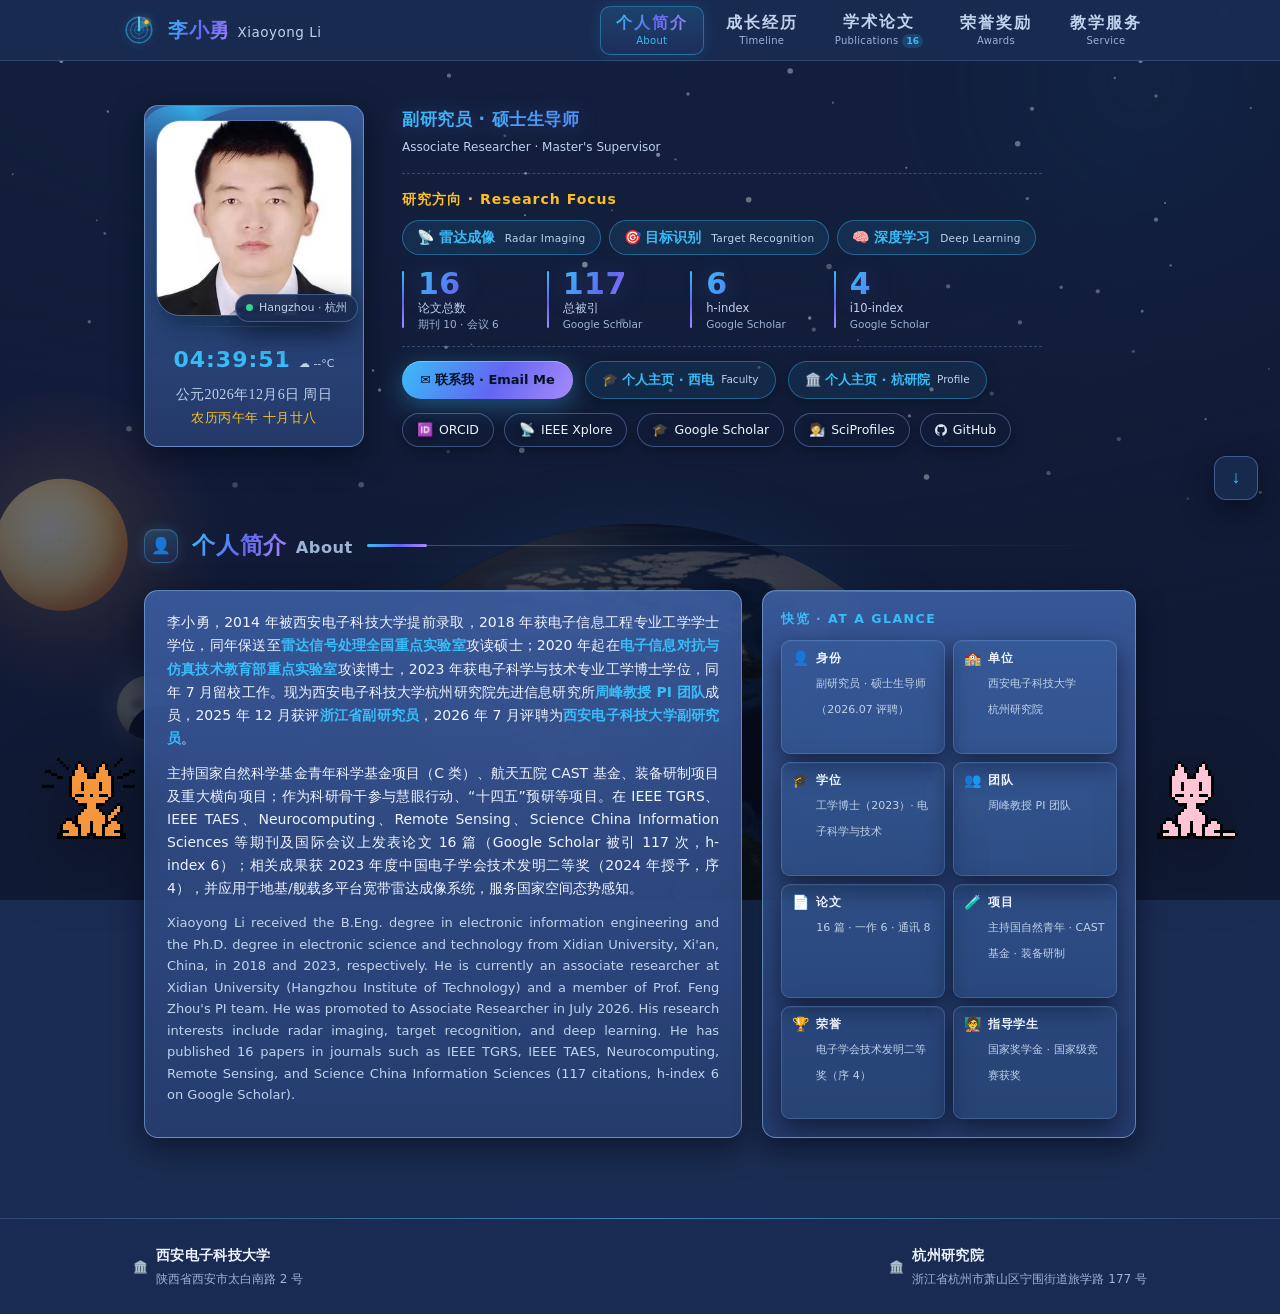
==== index.html @ acfacbc8 "背景星空增加流星：周期性斜向划过，头部亮光+渐变尾迹" ====
<!DOCTYPE html>
<html lang="zh-CN">
<head>
<meta charset="UTF-8">
<meta name="viewport" content="width=device-width, initial-scale=1.0">
<title>李小勇 Xiaoyong Li · 个人主页</title>
<meta name="description" content="李小勇（Xiaoyong Li）· 西安电子科技大学副研究员 · 雷达成像 / 目标识别 / 深度学习">
<meta name="author" content="Xiaoyong Li">
<meta property="og:title" content="李小勇 Xiaoyong Li · 个人主页">
<meta property="og:description" content="西安电子科技大学（杭州研究院）· 雷达成像 / 目标识别 / 深度学习">
<meta property="og:type" content="profile">
<link rel="icon" href="data:image/svg+xml,<svg xmlns='http://www.w3.org/2000/svg' viewBox='0 0 100 100'><text y='.9em' font-size='90'>📡</text></svg>">
<link rel="stylesheet" href="assets/css/style.css?v=3">
</head>
<body>

<div class="scroll-progress" id="scrollProgress" aria-hidden="true"></div>

<!-- 环境背景：雷达网格 + 光晕 + 地基雷达观测卫星 -->
<!-- 环境背景：星空 + 3D 中国版图 + 地基雷达跟踪卫星 -->
<div class="bg" aria-hidden="true">
  <span class="orb orb-sky"></span>
  <span class="orb orb-violet"></span>
  <span class="orb orb-amber"></span>

  <!-- 星空 -->
  <div class="bg-sky">
    <svg class="starfield" viewBox="0 0 1200 500" preserveAspectRatio="xMidYMin slice">
        <circle class="star" cx="873.3" cy="365.1" r="2.0" fill="#e8f2ff" opacity="0.85" style="animation-delay:1.45s;animation-duration:3.92s"/>
        <circle class="star" cx="1029.2" cy="273.1" r="2.0" fill="#e8f2ff" opacity="0.69" style="animation-delay:2.07s;animation-duration:2.71s"/>
        <circle class="star" cx="1113.5" cy="467.5" r="1.1" fill="#e8f2ff" opacity="0.52" style="animation-delay:3.59s;animation-duration:3.09s"/>
        <circle class="star" cx="762.9" cy="309.0" r="2.0" fill="#e8f2ff" opacity="0.57" style="animation-delay:3.96s;animation-duration:4.23s"/>
        <circle class="star" cx="732.5" cy="31.5" r="2.6" fill="#e8f2ff" opacity="0.90" style="animation-delay:1.47s;animation-duration:4.17s"/>
        <circle class="star" cx="90.7" cy="206.6" r="0.9" fill="#e8f2ff" opacity="0.66" style="animation-delay:0.18s;animation-duration:2.74s"/>
        <circle class="star" cx="1031.9" cy="56.2" r="0.9" fill="#e8f2ff" opacity="0.67" style="animation-delay:1.75s;animation-duration:3.26s"/>
        <circle class="star" cx="1078.5" cy="14.5" r="2.0" fill="#e8f2ff" opacity="0.79" style="animation-delay:1.86s;animation-duration:4.85s"/>
        <circle class="star" cx="1168.0" cy="39.2" r="2.6" fill="#e8f2ff" opacity="0.50" style="animation-delay:3.85s;animation-duration:3.60s"/>
        <circle class="star" cx="1083.8" cy="205.9" r="2.0" fill="#e8f2ff" opacity="0.72" style="animation-delay:1.20s;animation-duration:5.40s"/>
        <circle class="star" cx="489.2" cy="422.1" r="2.6" fill="#e8f2ff" opacity="0.94" style="animation-delay:3.45s;animation-duration:5.22s"/>
        <circle class="star" cx="418.2" cy="325.6" r="1.6" fill="#e8f2ff" opacity="0.83" style="animation-delay:2.85s;animation-duration:3.07s"/>
        <circle class="star" cx="98.2" cy="218.9" r="1.3" fill="#e8f2ff" opacity="0.57" style="animation-delay:1.17s;animation-duration:4.06s"/>
        <circle class="star" cx="101.1" cy="104.5" r="1.1" fill="#e8f2ff" opacity="0.78" style="animation-delay:2.34s;animation-duration:5.14s"/>
        <circle class="star" cx="1130.3" cy="392.9" r="1.1" fill="#e8f2ff" opacity="0.86" style="animation-delay:3.38s;animation-duration:3.21s"/>
        <circle class="star" cx="759.1" cy="298.1" r="1.6" fill="#e8f2ff" opacity="0.96" style="animation-delay:2.95s;animation-duration:4.26s"/>
        <circle class="star" cx="39.4" cy="52.9" r="1.6" fill="#e8f2ff" opacity="0.70" style="animation-delay:0.76s;animation-duration:2.54s"/>
        <circle class="star" cx="573.8" cy="197.1" r="0.9" fill="#e8f2ff" opacity="0.51" style="animation-delay:2.37s;animation-duration:4.78s"/>
        <circle class="star" cx="740.8" cy="66.5" r="2.6" fill="#e8f2ff" opacity="0.75" style="animation-delay:0.91s;animation-duration:5.17s"/>
        <circle class="star" cx="322.4" cy="247.4" r="2.0" fill="#e8f2ff" opacity="0.74" style="animation-delay:0.06s;animation-duration:4.71s"/>
        <circle class="star" cx="220.3" cy="454.7" r="2.6" fill="#e8f2ff" opacity="0.55" style="animation-delay:3.21s;animation-duration:3.18s"/>
        <circle class="star" cx="289.3" cy="105.4" r="1.1" fill="#e8f2ff" opacity="0.64" style="animation-delay:0.92s;animation-duration:3.92s"/>
        <circle class="star" cx="1097.5" cy="248.8" r="1.1" fill="#e8f2ff" opacity="0.80" style="animation-delay:3.49s;animation-duration:2.51s"/>
        <circle class="star" cx="929.8" cy="369.0" r="2.0" fill="#e8f2ff" opacity="0.51" style="animation-delay:0.46s;animation-duration:4.02s"/>
        <circle class="star" cx="701.9" cy="187.3" r="2.6" fill="#e8f2ff" opacity="0.76" style="animation-delay:3.18s;animation-duration:2.83s"/>
        <circle class="star" cx="669.6" cy="10.8" r="2.0" fill="#e8f2ff" opacity="0.54" style="animation-delay:0.80s;animation-duration:3.80s"/>
        <circle class="star" cx="902.8" cy="402.0" r="2.0" fill="#e8f2ff" opacity="0.64" style="animation-delay:1.24s;animation-duration:4.03s"/>
        <circle class="star" cx="212.7" cy="301.1" r="1.6" fill="#e8f2ff" opacity="1.00" style="animation-delay:1.39s;animation-duration:2.62s"/>
        <circle class="star" cx="338.6" cy="454.5" r="2.6" fill="#e8f2ff" opacity="0.64" style="animation-delay:3.70s;animation-duration:4.57s"/>
        <circle class="star" cx="1062.5" cy="329.4" r="1.6" fill="#e8f2ff" opacity="0.49" style="animation-delay:1.94s;animation-duration:3.40s"/>
        <circle class="star" cx="169.8" cy="313.9" r="1.3" fill="#e8f2ff" opacity="0.78" style="animation-delay:2.18s;animation-duration:2.82s"/>
        <circle class="star" cx="420.9" cy="71.0" r="2.0" fill="#e8f2ff" opacity="0.68" style="animation-delay:3.47s;animation-duration:2.94s"/>
        <circle class="star" cx="849.7" cy="157.2" r="0.9" fill="#e8f2ff" opacity="0.84" style="animation-delay:2.88s;animation-duration:5.31s"/>
        <circle class="star" cx="195.5" cy="267.8" r="1.1" fill="#e8f2ff" opacity="0.48" style="animation-delay:0.69s;animation-duration:5.06s"/>
        <circle class="star" cx="548.3" cy="248.1" r="2.6" fill="#e8f2ff" opacity="0.91" style="animation-delay:1.51s;animation-duration:3.02s"/>
        <circle class="star" cx="633.3" cy="149.4" r="1.1" fill="#e8f2ff" opacity="0.54" style="animation-delay:1.15s;animation-duration:4.44s"/>
        <circle class="star" cx="994.9" cy="269.3" r="1.6" fill="#e8f2ff" opacity="0.69" style="animation-delay:1.20s;animation-duration:4.16s"/>
        <circle class="star" cx="956.2" cy="302.3" r="2.0" fill="#e8f2ff" opacity="0.64" style="animation-delay:1.01s;animation-duration:4.99s"/>
        <circle class="star" cx="57.5" cy="57.5" r="1.6" fill="#e8f2ff" opacity="0.97" style="animation-delay:0.58s;animation-duration:5.26s"/>
        <circle class="star" cx="492.8" cy="162.5" r="1.3" fill="#e8f2ff" opacity="0.95" style="animation-delay:2.42s;animation-duration:2.40s"/>
        <circle class="star" cx="1069.2" cy="57.1" r="2.0" fill="#e8f2ff" opacity="0.85" style="animation-delay:0.42s;animation-duration:2.84s"/>
        <circle class="star" cx="963.1" cy="186.2" r="1.6" fill="#e8f2ff" opacity="0.63" style="animation-delay:1.33s;animation-duration:5.36s"/>
        <circle class="star" cx="954.1" cy="134.8" r="2.6" fill="#e8f2ff" opacity="0.73" style="animation-delay:2.96s;animation-duration:2.87s"/>
        <circle class="star" cx="1045.1" cy="73.1" r="1.1" fill="#e8f2ff" opacity="0.64" style="animation-delay:2.51s;animation-duration:3.26s"/>
        <circle class="star" cx="583.6" cy="301.1" r="2.6" fill="#e8f2ff" opacity="0.51" style="animation-delay:3.91s;animation-duration:4.52s"/>
        <circle class="star" cx="628.5" cy="366.0" r="1.6" fill="#e8f2ff" opacity="0.51" style="animation-delay:0.68s;animation-duration:4.61s"/>
        <circle class="star" cx="1181.6" cy="461.6" r="1.6" fill="#e8f2ff" opacity="0.71" style="animation-delay:2.50s;animation-duration:3.10s"/>
        <circle class="star" cx="777.2" cy="249.8" r="2.6" fill="#e8f2ff" opacity="0.52" style="animation-delay:0.50s;animation-duration:3.32s"/>
        <circle class="star" cx="322.1" cy="153.7" r="1.3" fill="#e8f2ff" opacity="1.00" style="animation-delay:3.56s;animation-duration:4.22s"/>
        <circle class="star" cx="420.2" cy="423.4" r="1.6" fill="#e8f2ff" opacity="0.53" style="animation-delay:0.37s;animation-duration:4.87s"/>
        <circle class="star" cx="804.3" cy="318.9" r="0.9" fill="#e8f2ff" opacity="0.62" style="animation-delay:0.61s;animation-duration:3.78s"/>
        <circle class="star" cx="120.9" cy="401.9" r="2.6" fill="#e8f2ff" opacity="0.74" style="animation-delay:1.51s;animation-duration:4.76s"/>
        <circle class="star" cx="679.9" cy="25.3" r="1.6" fill="#e8f2ff" opacity="0.61" style="animation-delay:0.81s;animation-duration:4.94s"/>
        <circle class="star" cx="328.9" cy="37.6" r="1.1" fill="#e8f2ff" opacity="0.58" style="animation-delay:3.37s;animation-duration:4.34s"/>
        <circle class="star" cx="1092.3" cy="190.3" r="0.9" fill="#e8f2ff" opacity="0.85" style="animation-delay:0.07s;animation-duration:5.15s"/>
        <circle class="star" cx="1083.8" cy="90.0" r="1.6" fill="#e8f2ff" opacity="0.61" style="animation-delay:2.50s;animation-duration:4.93s"/>
        <circle class="star" cx="780.9" cy="96.2" r="1.1" fill="#e8f2ff" opacity="0.58" style="animation-delay:3.25s;animation-duration:3.60s"/>
        <circle class="star" cx="492.1" cy="201.8" r="0.9" fill="#e8f2ff" opacity="0.94" style="animation-delay:3.44s;animation-duration:4.21s"/>
        <circle class="star" cx="657.8" cy="401.4" r="2.6" fill="#e8f2ff" opacity="0.61" style="animation-delay:4.00s;animation-duration:2.49s"/>
        <circle class="star" cx="473.2" cy="127.3" r="1.3" fill="#e8f2ff" opacity="0.49" style="animation-delay:3.95s;animation-duration:5.33s"/>
        <circle class="star" cx="349.7" cy="347.3" r="1.1" fill="#e8f2ff" opacity="0.99" style="animation-delay:2.13s;animation-duration:3.26s"/>
        <circle class="star" cx="852.6" cy="389.9" r="1.6" fill="#e8f2ff" opacity="0.89" style="animation-delay:0.63s;animation-duration:3.90s"/>
        <circle class="star" cx="149.6" cy="26.7" r="1.1" fill="#e8f2ff" opacity="0.67" style="animation-delay:3.51s;animation-duration:2.97s"/>
        <circle class="star" cx="1048.9" cy="411.6" r="2.0" fill="#e8f2ff" opacity="0.57" style="animation-delay:2.81s;animation-duration:2.66s"/>
        <circle class="star" cx="868.6" cy="447.2" r="2.6" fill="#e8f2ff" opacity="0.96" style="animation-delay:3.42s;animation-duration:4.38s"/>
        <circle class="star" cx="805.8" cy="219.9" r="1.1" fill="#e8f2ff" opacity="0.61" style="animation-delay:1.93s;animation-duration:4.49s"/>
        <circle class="star" cx="11.9" cy="163.4" r="0.9" fill="#e8f2ff" opacity="0.68" style="animation-delay:0.65s;animation-duration:5.33s"/>
        <circle class="star" cx="617.0" cy="145.1" r="2.0" fill="#e8f2ff" opacity="0.94" style="animation-delay:1.64s;animation-duration:2.52s"/>
        <circle class="star" cx="711.5" cy="344.5" r="1.3" fill="#e8f2ff" opacity="0.52" style="animation-delay:1.37s;animation-duration:2.49s"/>
        <circle class="star" cx="1189.6" cy="346.0" r="0.9" fill="#e8f2ff" opacity="0.51" style="animation-delay:1.12s;animation-duration:4.90s"/>
        <circle class="star" cx="479.6" cy="361.7" r="0.9" fill="#e8f2ff" opacity="0.97" style="animation-delay:3.50s;animation-duration:4.59s"/>
        <circle class="star" cx="355.9" cy="365.7" r="1.6" fill="#e8f2ff" opacity="0.89" style="animation-delay:2.14s;animation-duration:4.11s"/>
        <circle class="star" cx="441.9" cy="322.9" r="0.9" fill="#e8f2ff" opacity="0.61" style="animation-delay:0.72s;animation-duration:2.70s"/>
        <circle class="star" cx="1070.8" cy="291.8" r="1.3" fill="#e8f2ff" opacity="0.77" style="animation-delay:2.63s;animation-duration:3.99s"/>
        <circle class="star" cx="78.9" cy="24.7" r="2.0" fill="#e8f2ff" opacity="0.72" style="animation-delay:1.60s;animation-duration:3.23s"/>
        <circle class="star" cx="620.9" cy="42.4" r="2.6" fill="#e8f2ff" opacity="0.45" style="animation-delay:1.39s;animation-duration:2.93s"/>
        <circle class="star" cx="165.9" cy="29.0" r="2.0" fill="#e8f2ff" opacity="0.71" style="animation-delay:3.22s;animation-duration:4.83s"/>
        <circle class="star" cx="888.9" cy="268.5" r="2.0" fill="#e8f2ff" opacity="0.60" style="animation-delay:1.26s;animation-duration:3.71s"/>
        <circle class="star" cx="1147.5" cy="12.5" r="2.6" fill="#e8f2ff" opacity="0.84" style="animation-delay:3.99s;animation-duration:2.63s"/>
        <circle class="star" cx="1172.6" cy="101.2" r="1.1" fill="#e8f2ff" opacity="0.59" style="animation-delay:1.92s;animation-duration:4.86s"/>
        <circle class="star" cx="983.0" cy="443.6" r="2.0" fill="#e8f2ff" opacity="0.66" style="animation-delay:3.79s;animation-duration:5.17s"/>
        <circle class="star" cx="645.0" cy="88.1" r="1.6" fill="#e8f2ff" opacity="0.70" style="animation-delay:1.71s;animation-duration:3.19s"/>
        <circle class="star" cx="175.8" cy="205.8" r="2.6" fill="#e8f2ff" opacity="0.96" style="animation-delay:3.92s;animation-duration:2.61s"/>
        <circle class="star" cx="83.7" cy="301.6" r="1.6" fill="#e8f2ff" opacity="0.71" style="animation-delay:2.12s;animation-duration:4.46s"/>
        <circle class="star" cx="247.5" cy="376.6" r="1.3" fill="#e8f2ff" opacity="0.71" style="animation-delay:1.52s;animation-duration:5.38s"/>
        <circle class="star" cx="967.5" cy="102.0" r="2.0" fill="#e8f2ff" opacity="0.68" style="animation-delay:0.89s;animation-duration:4.71s"/>
        <circle class="star" cx="313.6" cy="123.4" r="1.6" fill="#e8f2ff" opacity="0.98" style="animation-delay:2.71s;animation-duration:4.87s"/>
        <circle class="star" cx="1084.4" cy="29.0" r="1.3" fill="#e8f2ff" opacity="0.47" style="animation-delay:0.04s;animation-duration:5.34s"/>
        <circle class="star" cx="887.0" cy="413.3" r="2.0" fill="#e8f2ff" opacity="0.58" style="animation-delay:1.68s;animation-duration:5.05s"/>
        <circle class="star" cx="261.1" cy="380.8" r="1.1" fill="#e8f2ff" opacity="0.68" style="animation-delay:2.68s;animation-duration:3.38s"/>
      </svg>
  </div>

  <!-- 太阳（绕地球公转：从行星边缘升起→划过天空→落回行星背后） -->
  <div class="bg-sun">
    <div class="sun-rays"></div>
    <div class="sun-halo"></div>
    <div class="sun"><div class="sun-surface"></div></div>
  </div>

  <!-- 月球：绕地球公转（转至地球背面时被遮挡；月相随日月相对位置真实变化） -->
  <div class="moon-pos">
    <div class="moon">
      <div class="moon-maria"></div>
      <div class="moon-shadow"></div>
    </div>
  </div>

  <!-- 三维地球（真实纹理，自转，太空视角；光照面跟随太阳） -->
  <div class="bg-globe">
    <div class="globe">
      <div class="globe-shade"></div>
      <div class="globe-day"></div>
    </div>
  </div>

  <!-- 地平线融合 + 暗角 -->
  <div class="bg-horizon"></div>
  <div class="bg-vignette"></div>
</div>

<!-- ======================= 导航 Nav ======================= -->
<header class="nav" id="nav">
  <div class="nav-inner">
    <a class="brand" href="#top">
      <svg class="brand-logo" viewBox="0 0 32 32" width="34" height="34" aria-hidden="true" focusable="false">
        <circle cx="16" cy="16" r="12" fill="none" stroke="#38bdf8" stroke-width="1.5" opacity=".5"/>
        <circle cx="16" cy="16" r="8" fill="none" stroke="#38bdf8" stroke-width="1.1" opacity=".38"/>
        <circle cx="16" cy="16" r="4" fill="none" stroke="#38bdf8" stroke-width="1" opacity=".3"/>
        <line x1="16" y1="3" x2="16" y2="29" stroke="#38bdf8" stroke-width=".7" opacity=".22"/>
        <line x1="3" y1="16" x2="29" y2="16" stroke="#38bdf8" stroke-width=".7" opacity=".22"/>
        <g class="sweep">
          <path d="M16 16 L16 4 A12 12 0 0 1 26.4 10.6 Z" fill="url(#radar-fade)"/>
          <line x1="16" y1="16" x2="16" y2="4" stroke="#7dd3fc" stroke-width="1.4" stroke-linecap="round"/>
        </g>
        <circle class="blip" cx="23" cy="8.6" r="2" fill="#fbbf24"/>
        <circle class="blip" cx="23" cy="8.6" r="4.5" fill="#fbbf24" opacity=".15"/>
        <circle cx="16" cy="16" r="1.3" fill="#38bdf8"/>
        <defs>
          <radialGradient id="radar-fade" gradientUnits="userSpaceOnUse" cx="16" cy="16" r="16">
            <stop offset="0" stop-color="#38bdf8" stop-opacity=".55"/>
            <stop offset=".7" stop-color="#38bdf8" stop-opacity=".18"/>
            <stop offset="1" stop-color="#38bdf8" stop-opacity="0"/>
          </radialGradient>
        </defs>
      </svg>
      <h1 class="brand-name"><span class="zh">李小勇</span> <em>Xiaoyong Li</em></h1>
    </a>
    <nav class="links" id="navLinks">
      <a href="#about"><i>个人简介</i><span class="sub"><em>About</em></span></a>
      <a href="#timeline"><i>成长经历</i><span class="sub"><em>Timeline</em></span></a>
      <a href="#publications"><i>学术论文</i><span class="sub"><em>Publications</em><b class="nav-count">16</b></span></a>
      <a href="#honors"><i>荣誉奖励</i><span class="sub"><em>Awards</em></span></a>
      <a href="#service"><i>教学服务</i><span class="sub"><em>Service</em></span></a>
    </nav>
    <button class="nav-toggle" id="navToggle" aria-label="菜单"><span></span><span></span><span></span></button>
  </div>
</header>

<main id="top">

  <!-- ======================= Hero ======================= -->
  <section class="hero">
    <div class="hero-grid">
      <div class="avatar-col">
        <div class="profile-card">
          <div class="avatar-wrap">
            <img class="avatar" src="assets/img/author_photo.jpg" alt="Xiaoyong Li 照片">
            <span class="avatar-status"><i></i>Hangzhou · 杭州</span>
          </div>
          <div class="pc-divider"></div>
          <div class="clock-card">
            <div class="cc-row"><b class="cc-time" id="navTime">--:--:--</b><em class="cc-weather" id="navWeather">☁️ --°C</em></div>
            <span class="cc-date" id="navDate">公元2026年8月15日 周六</span>
            <span class="cc-lunar" id="navLunar">农历丙午年 七月初三</span>
          </div>
        </div>
      </div>
      <div class="hero-text">
        <div class="hero-role">
          <b class="hr-cn">副研究员 · 硕士生导师</b>
          <span class="hr-en">Associate Researcher · Master's Supervisor</span>
        </div>
        <div class="hz-divider"></div>
        <div class="hero-focus">
          <span class="focus-label">研究方向 · Research Focus</span>
          <span class="focus-chips">
            <span class="focus-chip">📡 雷达成像 <em>Radar Imaging</em></span>
            <span class="focus-chip">🎯 目标识别 <em>Target Recognition</em></span>
            <span class="focus-chip">🧠 深度学习 <em>Deep Learning</em></span>
          </span>
        </div>
        <div class="hero-stats">
          <div class="stat"><b data-count="16">0</b><span>论文总数<br><em>期刊 10 · 会议 6</em></span></div>
          <div class="stat"><b data-count="117">0</b><span>总被引<br><em>Google Scholar</em></span></div>
          <div class="stat"><b data-count="6">0</b><span>h-index<br><em>Google Scholar</em></span></div>
          <div class="stat"><b data-count="4">0</b><span>i10-index<br><em>Google Scholar</em></span></div>
        </div>
        <div class="hero-cta">
          <a class="btn primary" href="mailto:lixiaoyong@xidian.edu.cn">✉️ 联系我 · Email Me</a>
          <a class="unit-chip per" href="https://faculty.xidian.edu.cn/LIXIAOYONG/zh_CN/index.htm" target="_blank" rel="noopener">🎓 个人主页 · 西电 <em>Faculty</em></a>
          <a class="unit-chip per" href="https://hz.xidian.edu.cn/info/1267/9514.htm" target="_blank" rel="noopener">🏛️ 个人主页 · 杭研院 <em>Profile</em></a>
        </div>

        <div class="hero-badges">
          <a class="badge" href="https://orcid.org/0000-0002-6580-1648" target="_blank" rel="noopener"><span class="badge-ic">🆔</span>ORCID</a>
          <a class="badge" href="https://ieeexplore.ieee.org/author/37089716785" target="_blank" rel="noopener"><span class="badge-ic">📡</span>IEEE Xplore</a>
          <a class="badge" href="https://scholar.google.com/citations?user=v3j2-6QAAAAJ" target="_blank" rel="noopener"><span class="badge-ic">🎓</span>Google Scholar</a>
          <a class="badge" href="https://sciprofiles.com/profile/lixyxd" target="_blank" rel="noopener"><span class="badge-ic">🧑‍🔬</span>SciProfiles</a>
          <a class="badge" href="https://github.com/lixyxd" target="_blank" rel="noopener"><svg class="badge-gh" viewBox="0 0 24 24" width="12" height="12" aria-hidden="true" focusable="false"><path fill="currentColor" d="M12 .297c-6.63 0-12 5.373-12 12 0 5.303 3.438 9.8 8.205 11.385.6.113.82-.258.82-.577 0-.285-.01-1.04-.015-2.04-3.338.724-4.042-1.61-4.042-1.61C4.422 18.07 3.633 17.7 3.633 17.7c-1.087-.744.084-.729.084-.729 1.205.084 1.838 1.236 1.838 1.236 1.07 1.835 2.809 1.305 3.495.998.108-.776.417-1.305.76-1.605-2.665-.3-5.466-1.332-5.466-5.93 0-1.31.465-2.38 1.235-3.22-.135-.303-.54-1.523.105-3.176 0 0 1.005-.322 3.3 1.23.96-.267 1.98-.399 3-.405 1.02.006 2.04.138 3 .405 2.28-1.552 3.285-1.23 3.285-1.23.645 1.653.24 2.873.12 3.176.765.84 1.23 1.91 1.23 3.22 0 4.61-2.805 5.625-5.475 5.92.42.36.81 1.096.81 2.22 0 1.606-.015 2.896-.015 3.286 0 .315.21.69.825.57C20.565 22.092 24 17.592 24 12.297c0-6.627-5.373-12-12-12"/></svg>GitHub</a>
        </div>
      </div>
    </div>
  </section>

  <!-- ======================= About ======================= -->
  <section class="sec" id="about">
    <div class="sec-head">
      <span class="sec-ic">👤</span>
      <h2><span class="zh">个人简介</span> <span class="en">About</span></h2>
      <div class="line"></div>
    </div>
    <div class="about-grid">
      <div class="bio">
        <p>李小勇，2014 年被西安电子科技大学提前录取，2018 年获电子信息工程专业工学学士学位，同年保送至<b>雷达信号处理全国重点实验室</b>攻读硕士；2020 年起在<b>电子信息对抗与仿真技术教育部重点实验室</b>攻读博士，2023 年获电子科学与技术专业工学博士学位，同年 7 月留校工作。现为西安电子科技大学杭州研究院先进信息研究所<b>周峰教授 PI 团队</b>成员，2025 年 12 月获评<b>浙江省副研究员</b>，2026 年 7 月评聘为<b>西安电子科技大学副研究员</b>。</p>
        <p>主持国家自然科学基金青年科学基金项目（C 类）、航天五院 CAST 基金、装备研制项目及重大横向项目；作为科研骨干参与慧眼行动、“十四五”预研等项目。在 IEEE TGRS、IEEE TAES、Neurocomputing、Remote Sensing、Science China Information Sciences 等期刊及国际会议上发表论文 16 篇（Google Scholar 被引 117 次，h-index 6）；相关成果获 2023 年度中国电子学会技术发明二等奖（2024 年授予，序 4），并应用于地基/舰载多平台宽带雷达成像系统，服务国家空间态势感知。</p>
        <p class="en-block">Xiaoyong Li received the B.Eng. degree in electronic information engineering and the Ph.D. degree in electronic science and technology from Xidian University, Xi'an, China, in 2018 and 2023, respectively. He is currently an associate researcher at Xidian University (Hangzhou Institute of Technology) and a member of Prof. Feng Zhou's PI team. He was promoted to Associate Researcher in July 2026. His research interests include radar imaging, target recognition, and deep learning. He has published 16 papers in journals such as IEEE TGRS, IEEE TAES, Neurocomputing, Remote Sensing, and Science China Information Sciences (117 citations, h-index 6 on Google Scholar).</p>
      </div>
      <aside class="side-card">
        <h3>快览 · At a Glance</h3>
        <ul class="glance">
          <li><span class="g-ic">👤</span><span class="g-tx"><b>身份</b><span>副研究员 · 硕士生导师（2026.07 评聘）</span></span></li>
          <li><span class="g-ic">🏫</span><span class="g-tx"><b>单位</b><span>西安电子科技大学<br>杭州研究院</span></span></li>
          <li><span class="g-ic">🎓</span><span class="g-tx"><b>学位</b><span>工学博士（2023）· 电子科学与技术</span></span></li>
          <li><span class="g-ic">👥</span><span class="g-tx"><b>团队</b><span>周峰教授 PI 团队</span></span></li>
          <li><span class="g-ic">📄</span><span class="g-tx"><b>论文</b><span>16 篇 · 一作 6 · 通讯 8</span></span></li>
          <li><span class="g-ic">🧪</span><span class="g-tx"><b>项目</b><span>主持国自然青年 · CAST 基金 · 装备研制</span></span></li>
          <li><span class="g-ic">🏆</span><span class="g-tx"><b>荣誉</b><span>电子学会技术发明二等奖（序 4）</span></span></li>
          <li><span class="g-ic">🧑‍🏫</span><span class="g-tx"><b>指导学生</b><span>国家奖学金 · 国家级竞赛获奖</span></span></li>
        </ul>
      </aside>
    </div>
  </section>

  <!-- ======================= Timeline ======================= -->
  <section class="sec" id="timeline">
    <div class="sec-head">
      <span class="sec-ic">🛰️</span>
      <h2><span class="zh">成长经历</span> <span class="en">Timeline</span></h2>
      <div class="line"></div>
    </div>
    <div class="tl-wrap">
      <div class="tl-item">
        <div class="tl-dot"></div>
        <div class="tl-time">2026.07 – 至今</div>
        <div class="tl-body">
          <h4>副研究员 · Associate Researcher</h4>
          <p>西安电子科技大学 · 杭州研究院（2026 年 7 月评聘）</p>
          <p class="tl-tag en">Xidian University · Hangzhou Institute of Technology (promoted July 2026)</p>
          <p class="tl-tag">职称 · Title</p>
        </div>
      </div>
      <div class="tl-item">
        <div class="tl-dot"></div>
        <div class="tl-time">2025.12 – 至今</div>
        <div class="tl-body">
          <h4>浙江省副研究员 · Associate Researcher (Zhejiang)</h4>
          <p>西安电子科技大学杭州研究院（2025 年 12 月评聘）</p>
          <p class="tl-tag en">Hangzhou Institute of Technology, Xidian University (promoted Dec 2025)</p>
          <p class="tl-tag">职称 · Title</p>
        </div>
      </div>
      <div class="tl-item">
        <div class="tl-dot"></div>
        <div class="tl-time">2024.07 – 至今</div>
        <div class="tl-body">
          <h4>硕士生导师 · Master's Supervisor</h4>
          <p>西安电子科技大学 · 杭州研究院</p>
          <p class="tl-tag en">Hangzhou Institute of Technology, Xidian University</p>
          <p class="tl-tag">工作 · Work</p>
        </div>
      </div>
      <div class="tl-item">
        <div class="tl-dot"></div>
        <div class="tl-time">2023.07 – 2026.06</div>
        <div class="tl-body">
          <h4>准聘副教授 · Tenure-Track Associate Professor</h4>
          <p>西安电子科技大学 · 杭州研究院</p>
          <p class="tl-tag en">Hangzhou Institute of Technology, Xidian University</p>
          <p class="tl-tag">工作 · Work</p>
        </div>
      </div>
      <div class="tl-item">
        <div class="tl-dot"></div>
        <div class="tl-time">2023.07 – 2025.07</div>
        <div class="tl-body">
          <h4>博士后 · Postdoctoral Researcher</h4>
          <p>西安电子科技大学 · 杭州研究院</p>
          <p class="tl-tag en">Hangzhou Institute of Technology, Xidian University</p>
          <p class="tl-tag">工作 · Work</p>
        </div>
      </div>
      <div class="tl-item">
        <div class="tl-dot"></div>
        <div class="tl-time">2018.09 – 2023.06</div>
        <div class="tl-body">
          <h4>工学博士（硕博连读）· Ph.D. in Electronic Science and Technology</h4>
          <p>西安电子科技大学 · 电子信息对抗与仿真技术教育部重点实验室</p>
          <p class="tl-tag en">Xidian University · Key Lab of Electronic Information Countermeasure &amp; Simulation Technology, MOE</p>
          <p class="tl-tag">教育 · Education</p>
        </div>
      </div>
      <div class="tl-item">
        <div class="tl-dot"></div>
        <div class="tl-time">2014.08 – 2018.06</div>
        <div class="tl-body">
          <h4>工学学士 · B.Eng. in Electronic Information Engineering</h4>
          <p>西安电子科技大学 · 提前录取，保送至雷达信号处理全国重点实验室</p>
          <p class="tl-tag en">Xidian University · National Key Laboratory of Radar Signal Processing</p>
          <p class="tl-tag">教育 · Education</p>
        </div>
      </div>
    </div>
  </section>

  <!-- ======================= Publications ======================= -->
  <section class="sec" id="publications">
    <div class="sec-head">
      <span class="sec-ic">📄</span>
      <h2><span class="zh">学术论文</span> <span class="en">Publications</span></h2>
      <div class="line"></div>
      <div class="pub-filters" role="group" aria-label="论文类型筛选">
        <button class="pf active" data-f="all">全部 All</button>
        <button class="pf" data-f="期刊">期刊 Journals</button>
        <button class="pf" data-f="会议">会议 Conferences</button>
      </div>
      <div class="pub-filters year" role="group" aria-label="论文年份筛选">
        <button class="pf active" data-year="all">全部年份</button>
        <button class="pf" data-year="2026">2026</button>
        <button class="pf" data-year="2025">2025</button>
        <button class="pf" data-year="2023">2023</button>
        <button class="pf" data-year="2022">2022</button>
        <button class="pf" data-year="2021">2021</button>
      </div>
    </div>

    <div class="pub-list" id="pubList">

      <article class="pub" data-type="期刊">
        <div class="pub-year">2026</div>
        <div class="pub-main">
          <h3><a href="https://ieeexplore.ieee.org/document/11653553" target="_blank" rel="noopener">Frequency-Fused U-KAN for Structural Component Segmentation in ISAR Images of Space Targets</a></h3>
          <p class="pub-authors"><b>Xiaoyong Li</b>, Jiarui Duan, Rongzhen Du, Xuemei Ren, Wanting Zhou, Lei Liu, Xueru Bai, Feng Zhou</p>
          <p class="pub-venue">IEEE Transactions on Aerospace and Electronic Systems (Early Access) · vol. PP, no. 99, pp. 1–17<span class="jif">IF 7.0 · JCR Q1 · 中科院 2区</span></p>
          <div class="pub-meta">
            <span class="chip first">第一作者 First Author</span>
            <span class="m cite">★ 0 被引</span>
            <span class="m doi"><a href="https://doi.org/10.1109/TAES.2026.3723405" target="_blank" rel="noopener">DOI</a></span>
            <span class="m doi"><a href="https://ieeexplore.ieee.org/document/11653553" target="_blank" rel="noopener">IEEE</a></span>
          </div>
        </div>
      </article>

      <article class="pub" data-type="期刊">
        <div class="pub-year">2026</div>
        <div class="pub-main">
          <h3><a href="https://doi.org/10.1007/s11432-025-5023-8" target="_blank" rel="noopener">CSWin-WNet: A W-Shaped Network Based on CSWin Transformer for Noise-Robust ISAR Imaging</a></h3>
          <p class="pub-authors">Xuemei Ren, <b>Xiaoyong Li</b>, Zhenbiao Zhang, Lei Liu, Xueru Bai, Feng Zhou</p>
          <p class="pub-venue">Science China Information Sciences · vol. 69, no. 8, art. 180305<span class="jif">IF 7.6 · JCR Q1 · 中科院 1区</span></p>
          <div class="pub-meta">
            <span class="chip corr">通讯作者 Corresponding Author</span>
            <span class="m cite">★ 0 被引</span>
            <span class="m doi"><a href="https://doi.org/10.1007/s11432-025-5023-8" target="_blank" rel="noopener">DOI</a></span>
            <span class="m doi"><a href="https://www.sciengine.com/SCIS/doi/10.1007/s11432-025-5023-8" target="_blank" rel="noopener">SCIS</a></span>
          </div>
        </div>
      </article>

      <article class="pub" data-type="会议">
        <div class="pub-year">2026</div>
        <div class="pub-main">
          <h3><a href="https://doi.org/10.1145/3804601.3804703" target="_blank" rel="noopener">ISAR Image Denoising Based on WNet++ with Dual-Path Complementary Learning</a></h3>
          <p class="pub-authors">Feixiang Qu, Xuemei Ren, Zhengbiao Zhang, Zhaopeng Liu, Xiaoran Shi, <b>Xiaoyong Li</b></p>
          <p class="pub-venue">Proceedings of the 5th International Conference on Computer, Artificial Intelligence and Control Engineering (CAICE 2026) · pp. 672–677</p>
          <div class="pub-meta">
            <span class="chip corr">通讯作者 Corresponding Author</span>
            <span class="m cite">★ 0 被引</span>
            <span class="m doi"><a href="https://doi.org/10.1145/3804601.3804703" target="_blank" rel="noopener">DOI</a></span>
          </div>
        </div>
      </article>

      <article class="pub" data-type="期刊">
        <div class="pub-year">2025</div>
        <div class="pub-main">
          <h3><a href="https://ieeexplore.ieee.org/document/10854535" target="_blank" rel="noopener">Tuning-Free ISAR Imaging Based on Single-Step Deep Reinforcement Learning With Swin Transformer</a></h3>
          <p class="pub-authors"><b>Xiaoyong Li</b>, Jiale Huang, Xueru Bai, Lei Liu, Xiaoran Shi, Feng Zhou</p>
          <p class="pub-venue">IEEE Transactions on Geoscience and Remote Sensing · vol. 63, pp. 1–13<span class="jif">IF 9.4 · JCR Q1 · 中科院 1区</span></p>
          <div class="pub-meta">
            <span class="chip first">第一作者 First Author</span>
            <span class="m cite">★ 12 被引</span>
            <span class="m dl">⬇ 767 下载</span>
            <span class="m doi"><a href="https://doi.org/10.1109/TGRS.2025.3534191" target="_blank" rel="noopener">DOI</a></span>
            <span class="m doi"><a href="https://ieeexplore.ieee.org/document/10854535" target="_blank" rel="noopener">IEEE</a></span>
          </div>
        </div>
      </article>

      <article class="pub" data-type="期刊">
        <div class="pub-year">2025</div>
        <div class="pub-main">
          <h3><a href="https://ieeexplore.ieee.org/document/10938613" target="_blank" rel="noopener">HNet: A Loss Rate Robust ISAR Imaging Framework Based on Hypernetwork</a></h3>
          <p class="pub-authors"><b>Xiaoyong Li</b>, Lei Liu, Jiale Huang, Lei Li, Xueru Bai, Feng Zhou</p>
          <p class="pub-venue">IEEE Transactions on Aerospace and Electronic Systems · vol. 61, no. 4, pp. 9434–9449<span class="jif">IF 7.0 · JCR Q1 · 中科院 2区</span></p>
          <div class="pub-meta">
            <span class="chip first">第一作者 First Author</span>
            <span class="m cite">★ 9 被引</span>
            <span class="m dl">⬇ 463 下载</span>
            <span class="m doi"><a href="https://doi.org/10.1109/TAES.2025.3554479" target="_blank" rel="noopener">DOI</a></span>
            <span class="m doi"><a href="https://ieeexplore.ieee.org/document/10938613" target="_blank" rel="noopener">IEEE</a></span>
          </div>
        </div>
      </article>

      <article class="pub" data-type="期刊">
        <div class="pub-year">2025</div>
        <div class="pub-main">
          <h3><a href="https://ieeexplore.ieee.org/document/10988893" target="_blank" rel="noopener">Joint Motion Compensation Radar Imaging Based on Bi-XLSTM and BP Algorithm</a></h3>
          <p class="pub-authors">Xuemei Ren, <b>Xiaoyong Li</b>, Pengshuai Rong, Wanting Zhou, Lei Liu, Xueru Bai, Feng Zhou</p>
          <p class="pub-venue">IEEE Transactions on Radar Systems · vol. 3, pp. 738–755<span class="jif">IF 3.5 · 新刊</span></p>
          <div class="pub-meta">
            <span class="chip corr">通讯作者 Corresponding Author</span>
            <span class="m cite">★ 3 被引</span>
            <span class="m dl">⬇ 397 下载</span>
            <span class="m doi"><a href="https://doi.org/10.1109/TRS.2025.3567548" target="_blank" rel="noopener">DOI</a></span>
            <span class="m doi"><a href="https://ieeexplore.ieee.org/document/10988893" target="_blank" rel="noopener">IEEE</a></span>
          </div>
        </div>
      </article>

      <article class="pub" data-type="会议">
        <div class="pub-year">2025</div>
        <div class="pub-main">
          <h3><a href="https://ieeexplore.ieee.org/document/11194550" target="_blank" rel="noopener">HCM-UNet: Hybrid CNN-Mamba with UNet-Like Architecture for ISAR Image Denoising</a></h3>
          <p class="pub-authors">Mi Wu, <b>Xiaoyong Li</b></p>
          <p class="pub-venue">2025 IEEE 15th International Conference on Signal Processing, Communications and Computing (ICSPCC) · pp. 1–6</p>
          <div class="pub-meta">
            <span class="chip corr">通讯作者 Corresponding Author</span>
            <span class="m cite">★ 1 被引</span>
            <span class="m dl">⬇ 153 下载</span>
            <span class="m doi"><a href="https://doi.org/10.1109/ICSPCC66825.2025.11194550" target="_blank" rel="noopener">DOI</a></span>
            <span class="m doi"><a href="https://ieeexplore.ieee.org/document/11194550" target="_blank" rel="noopener">IEEE</a></span>
          </div>
        </div>
      </article>

      <article class="pub" data-type="期刊">
        <div class="pub-year">2025</div>
        <div class="pub-main">
          <h3><a href="https://doi.org/10.1016/j.neucom.2025.131912" target="_blank" rel="noopener">WKAN-UNet: Wavelet and Kolmogorov-Arnold Network Augmented U-Net for ISAR Image Denoising</a></h3>
          <p class="pub-authors">Xuemei Ren, <b>Xiaoyong Li</b>, Chunye Liu, Lei Liu, Xueru Bai, Feng Zhou</p>
          <p class="pub-venue">Neurocomputing · vol. 661, art. 131912<span class="jif">IF 6.5 · JCR Q1 · 中科院 2区</span></p>
          <div class="pub-meta">
            <span class="chip corr">通讯作者 Corresponding Author</span>
            <span class="m cite">★ 0 被引</span>
            <span class="m doi"><a href="https://doi.org/10.1016/j.neucom.2025.131912" target="_blank" rel="noopener">DOI</a></span>
          </div>
        </div>
      </article>

      <article class="pub" data-type="期刊">
        <div class="pub-year">2025</div>
        <div class="pub-main">
          <h3><a href="https://doi.org/10.3390/rs17173047" target="_blank" rel="noopener">PA-MSFormer: A Phase-Aware Multi-Scale Transformer Network for ISAR Image Enhancement</a></h3>
          <p class="pub-authors">Jiale Huang, <b>Xiaoyong Li</b>, Lei Liu, Xiaoran Shi, Feng Zhou</p>
          <p class="pub-venue">Remote Sensing · vol. 17, no. 17, art. 3047<span class="jif">IF 4.1 · JCR Q1 · 中科院 2区</span></p>
          <div class="pub-meta">
            <span class="chip corr">通讯作者 Corresponding Author</span>
            <span class="m cite">★ 0 被引</span>
            <span class="m doi"><a href="https://doi.org/10.3390/rs17173047" target="_blank" rel="noopener">DOI</a></span>
          </div>
        </div>
      </article>

      <article class="pub" data-type="会议">
        <div class="pub-year">2025</div>
        <div class="pub-main">
          <h3><a href="https://ieeexplore.ieee.org/document/11194341" target="_blank" rel="noopener">DART-Net: Dual-domain Attention-Transformer Network for Synergistic Weak Component Enhancement and Noise Suppression in ISAR Imaging</a></h3>
          <p class="pub-authors">Jiale Huang, <b>Xiaoyong Li</b>, Lei Liu, Xiaoran Shi, Xueru Bai, Feng Zhou</p>
          <p class="pub-venue">2025 IEEE 15th International Conference on Signal Processing, Communications and Computing (ICSPCC) · pp. 1–6</p>
          <div class="pub-meta">
            <span class="chip corr">通讯作者 Corresponding Author</span>
            <span class="m cite">★ 0 被引</span>
            <span class="m dl">⬇ 100 下载</span>
            <span class="m doi"><a href="https://doi.org/10.1109/ICSPCC66825.2025.11194341" target="_blank" rel="noopener">DOI</a></span>
            <span class="m doi"><a href="https://ieeexplore.ieee.org/document/11194341" target="_blank" rel="noopener">IEEE</a></span>
          </div>
        </div>
      </article>

      <article class="pub" data-type="会议">
        <div class="pub-year">2025</div>
        <div class="pub-main">
          <h3><a href="https://ieeexplore.ieee.org/document/11194428" target="_blank" rel="noopener">Hybrid Bi-xLSTM-Mamba Based Parametric Motion Compensation for ISAR Imaging</a></h3>
          <p class="pub-authors">Xuemei Ren, <b>Xiaoyong Li</b>, Lei Liu, Xueru Bai, Feng Zhou</p>
          <p class="pub-venue">2025 IEEE 15th International Conference on Signal Processing, Communications and Computing (ICSPCC) · pp. 1–6</p>
          <div class="pub-meta">
            <span class="chip corr">通讯作者 Corresponding Author</span>
            <span class="m cite">★ 0 被引</span>
            <span class="m dl">⬇ 114 下载</span>
            <span class="m doi"><a href="https://doi.org/10.1109/ICSPCC66825.2025.11194428" target="_blank" rel="noopener">DOI</a></span>
            <span class="m doi"><a href="https://ieeexplore.ieee.org/document/11194428" target="_blank" rel="noopener">IEEE</a></span>
          </div>
        </div>
      </article>

      <article class="pub" data-type="期刊">
        <div class="pub-year">2023</div>
        <div class="pub-main">
          <h3><a href="https://doi.org/10.3390/math11030745" target="_blank" rel="noopener">Non-Cooperative Target Attitude Estimation Method Based on Deep Learning of Ground and Space Access Scene Radar Images</a></h3>
          <p class="pub-authors">Chongyuan Hou, Rongzhi Zhang, Kaizhong Yang, <b>Xiaoyong Li</b>, Yang Yang, Feng Zhou</p>
          <p class="pub-venue">Mathematics · vol. 11, no. 3, art. 745<span class="jif">IF 2.2 · JCR Q1 · 中科院 3区</span></p>
          <div class="pub-meta">
            <span class="chip co">合作者 Co-author</span>
            <span class="m cite">★ 10 被引</span>
            <span class="m doi"><a href="https://doi.org/10.3390/math11030745" target="_blank" rel="noopener">DOI</a></span>
          </div>
        </div>
      </article>

      <article class="pub" data-type="期刊">
        <div class="pub-year">2022</div>
        <div class="pub-main">
          <h3><a href="https://doi.org/10.3390/rs14040901" target="_blank" rel="noopener">High-Resolution ISAR Imaging Based on Plug-and-Play 2D ADMM-Net</a></h3>
          <p class="pub-authors"><b>Xiaoyong Li</b>, Xueru Bai, Yujie Zhang, Feng Zhou</p>
          <p class="pub-venue">Remote Sensing · vol. 14, no. 4, art. 901<span class="jif">IF 4.1 · JCR Q1 · 中科院 2区</span></p>
          <div class="pub-meta">
            <span class="chip first">第一作者 First Author</span>
            <span class="m cite">★ 19 被引</span>
            <span class="m doi"><a href="https://doi.org/10.3390/rs14040901" target="_blank" rel="noopener">DOI</a></span>
          </div>
        </div>
      </article>

      <article class="pub" data-type="期刊">
        <div class="pub-year">2021</div>
        <div class="pub-main">
          <h3><a href="https://doi.org/10.3390/rs13122326" target="_blank" rel="noopener">High-Resolution ISAR Imaging and Autofocusing via 2D-ADMM-Net</a></h3>
          <p class="pub-authors"><b>Xiaoyong Li</b>, Xueru Bai, Feng Zhou</p>
          <p class="pub-venue">Remote Sensing · vol. 13, no. 12, art. 2326<span class="jif">IF 4.1 · JCR Q1 · 中科院 2区</span></p>
          <div class="pub-meta">
            <span class="chip first">第一作者 First Author</span>
            <span class="m cite">★ 53 被引</span>
            <span class="m doi"><a href="https://doi.org/10.3390/rs13122326" target="_blank" rel="noopener">DOI</a></span>
          </div>
        </div>
      </article>

      <article class="pub" data-type="会议">
        <div class="pub-year">2021</div>
        <div class="pub-main">
          <h3><a href="https://ieeexplore.ieee.org/document/10028050" target="_blank" rel="noopener">High-Resolution ISAR Imaging Based on 2-D Fast Sparse Bayesian Learning</a></h3>
          <p class="pub-authors">Yujie Zhang, Xueru Bai, <b>Xiaoyong Li</b></p>
          <p class="pub-venue">2021 CIE International Conference on Radar (Radar) · pp. 43–47</p>
          <div class="pub-meta">
            <span class="chip co">合作者 Co-author</span>
            <span class="m cite">★ 7 被引</span>
            <span class="m dl">⬇ 280 下载</span>
            <span class="m doi"><a href="https://doi.org/10.1109/Radar53847.2021.10028050" target="_blank" rel="noopener">DOI</a></span>
            <span class="m doi"><a href="https://ieeexplore.ieee.org/document/10028050" target="_blank" rel="noopener">IEEE</a></span>
          </div>
        </div>
      </article>

      <article class="pub" data-type="会议">
        <div class="pub-year">2021</div>
        <div class="pub-main">
          <h3><a href="https://ieeexplore.ieee.org/document/10028384" target="_blank" rel="noopener">Sparse Aperture ISAR Imaging Based on UNet++</a></h3>
          <p class="pub-authors"><b>Xiaoyong Li</b>, Xueru Bai, Feng Zhou</p>
          <p class="pub-venue">2021 CIE International Conference on Radar (Radar) · pp. 15–18</p>
          <div class="pub-meta">
            <span class="chip first">第一作者 First Author</span>
            <span class="m cite">★ 4 被引</span>
            <span class="m dl">⬇ 256 下载</span>
            <span class="m doi"><a href="https://doi.org/10.1109/Radar53847.2021.10028384" target="_blank" rel="noopener">DOI</a></span>
            <span class="m doi"><a href="https://ieeexplore.ieee.org/document/10028384" target="_blank" rel="noopener">IEEE</a></span>
          </div>
        </div>
      </article>

    </div>
  </section>

  <!-- ======================= Honors 荣誉奖励 ======================= -->
  <section class="sec" id="honors">
    <div class="sec-head">
      <span class="sec-ic">🏆</span>
      <h2><span class="zh">荣誉奖励</span> <span class="en">Awards</span></h2>
      <div class="line"></div>
    </div>

    <div class="honors">
      <h3>科技奖励 · Awards</h3>
      <div class="honor-grid">
        <div class="honor-card">
          <div class="hc-icon">🏆</div>
          <div><b>中国电子学会技术发明奖</b><span class="track">2023 年度（2024 年授予）</span><span class="award">二等奖 · 序 4</span></div>
        </div>
        <div class="honor-card">
          <div class="hc-icon">🏅</div>
          <div><b>浙江省科协青年人才托举培养项目</b><span class="track">2026–2028</span></div>
        </div>
        <div class="honor-card">
          <div class="hc-icon">📋</div>
          <div><b>年度考核优秀</b><span class="track">2024</span><span class="track">2025</span></div>
        </div>
      </div>
    </div>

    <div class="honors">
      <h3>指导学生获奖 · Student Awards</h3>
      <div class="honor-grid">
        <div class="honor-card">
          <div class="hc-icon">🎓</div>
          <div><b>研究生国家奖学金</b><span class="award">2025 年度</span><br><span class="stu">黄嘉乐</span></div>
        </div>
        <div class="honor-card">
          <div class="hc-icon">⚙️</div>
          <div><b>全国大学生嵌入式芯片与系统设计竞赛</b><span class="track">FPGA 创新设计赛道 · 2025</span><span class="award">全国三等奖</span><br><span class="stu lead">蘧飞翔<em>组长</em></span><span class="stu">王兴</span><span class="stu">朱迪煌</span></div>
        </div>
        <div class="honor-card">
          <div class="hc-icon">📊</div>
          <div><b>全国大数据与计算智能挑战赛</b><span class="track">2024 年度</span><span class="award">优胜奖</span><br><span class="stu">龙禹东</span></div>
        </div>
        <div class="honor-card">
          <div class="hc-icon">💡</div>
          <div><b>“复微杯”全国大学生电子设计大赛</b><span class="track">第七届 · 2025</span><span class="award">优胜奖</span><br><span class="stu">付云翔</span><span class="stu">赵一鸣</span></div>
        </div>
        <div class="honor-card">
          <div class="hc-icon">🔬</div>
          <div><b>全国大学生集成电路创新创业大赛</b><span class="track">第十届 · 2026</span><span class="award">西北分赛区三等奖</span><br><span class="stu lead">邹孟成<em>组长</em></span><span class="stu">朱迪煌</span><span class="stu">王兴</span></div>
        </div>
      </div>
      <p class="sub-note">更多学生获奖与竞赛指导持续更新中……</p>
    </div>
  </section>

  <!-- ======================= Service 教学服务 ======================= -->
  <section class="sec" id="service">
    <div class="sec-head">
      <span class="sec-ic">📚</span>
      <h2><span class="zh">教学服务</span> <span class="en">Service</span></h2>
      <div class="line"></div>
    </div>

    <div class="honors">
      <h3>教学与研修 · Teaching</h3>
      <div class="honor-grid">
        <div class="honor-card">
          <div class="hc-icon">🎓</div>
          <div><b>新入职教师培训“优秀学员”（2024）</b><br><em>Teaching skills training for new faculty — Outstanding Trainee</em></div>
        </div>
        <div class="honor-card">
          <div class="hc-icon">🧪</div>
          <div><b>“DSP 信号处理实验”课程助教</b><br><em>Teaching assistant for DSP Signal Processing Lab course</em></div>
        </div>
      </div>
    </div>

    <div class="honors">
      <h3>社会服务 · Community Service</h3>
      <div class="honor-grid">
        <div class="honor-card">
          <div class="hc-icon">🚀</div>
          <div><b>博士科普宣讲团讲师</b><br><em>2023 年 10 月 26 日（神舟十七号载人飞船发射当天）为萧山区高桥小学作“中国梦·航天梦”主题科普讲座，获多家官方媒体报道</em>
            <span class="news-links">
              <a href="https://news.xidian.edu.cn/info/1399/226479.htm" target="_blank" rel="noopener">西电新闻网</a>
              <a href="https://m.thepaper.cn/baijiahao_25199439" target="_blank" rel="noopener">澎湃新闻</a>
              <a href="https://xsrb.xsnet.cn/epaper/html/2023-11/06/content_79494_16693019.htm" target="_blank" rel="noopener">萧山日报</a>
              <a href="https://www.xiaoshan.gov.cn/art/2023/11/6/art_1302903_59093937.html" target="_blank" rel="noopener">萧山区政府网</a>
            </span>
          </div>
        </div>
        <div class="honor-card">
          <div class="hc-icon">🎼</div>
          <div><b>全国科技工作者日杭州专场音乐会</b><br><em>2026 年 5 月 30 日 · "仰望星空·致敬科技工作者"专场音乐会（市科协、市科技局主办）· 诗朗诵《仰望星空的人》· 获杭州市科协感谢信</em>
            <span class="news-links">
              <a href="https://www.hkx.org.cn/index.php/index/gzdt/13768.html" target="_blank" rel="noopener">杭州市科协</a>
              <a href="https://www.cast.org.cn/xw/dfkx/ZJ/art/2026/art_7ba44c77dd2343fe97b4bcea74697923.html" target="_blank" rel="noopener">中国科协</a>
              <a href="http://www.zhejiang.xinhua.org/20260530/2e904f51fe4a4e1c98aaac28d04cd798/c.html" target="_blank" rel="noopener">新华网浙江</a>
              <a href="https://tidenews.com.cn/news.html?id=3458951" target="_blank" rel="noopener">潮新闻</a>
            </span>
          </div>
        </div>
      </div>
    </div>
  </section>

</main>

<footer class="footer">
  <div class="footer-inner">
    <a class="fb-addr" href="https://www.xidian.edu.cn" target="_blank" rel="noopener">
      <span class="fb-pin">🏛️</span>
      <div><b>西安电子科技大学</b><span>陕西省西安市太白南路 2 号</span></div>
    </a>
    <a class="fb-addr" href="https://hz.xidian.edu.cn" target="_blank" rel="noopener">
      <span class="fb-pin">🏛️</span>
      <div><b>杭州研究院</b><span>浙江省杭州市萧山区宁围街道旅学路 177 号</span></div>
    </a>
  </div>
</footer>

<button class="to-top" id="toTop" aria-label="返回顶部" title="返回顶部">↑</button>
<button class="to-bottom" id="toBottom" aria-label="到底部" title="到底部">↓</button>

<script src="assets/js/main.js"></script>
<script src="assets/js/corner-cats.js?v=14"></script>
<script src="assets/js/meteors.js"></script>
</body>
</html>
---- assets/css/style.css ----
/* ============================================================
   李小勇 Xiaoyong Li · Personal homepage
   Dark tech "radar" theme — polished edition
   ============================================================ */
:root{
  --bg:#1a2c52; --bg2:#20325c; --panel:#1d2f58; --panel2:#243766;
  --line:rgba(120,160,220,.24); --line-strong:rgba(120,160,220,.42);
  --txt:#eef4ff; --dim:#c0d2ec; --faint:#9cb2d6;
  --sky:#38bdf8; --blue:#2563eb; --amber:#fbbf24; --rose:#fb7185;
  --green:#34d399; --violet:#a78bfa; --cyan:#22d3ee;
  --grad-main:linear-gradient(120deg,#38bdf8,#6366f1 55%,#a78bfa);
  --grad-warm:linear-gradient(120deg,#fbbf24,#fb7185);
  --radius:14px;
  --shadow-1:0 10px 30px rgba(2,6,18,.55);
  --glow-sky:0 0 0 1px rgba(56,189,248,.25), 0 8px 40px rgba(56,189,248,.18);
  --card:rgba(38,62,112,.84);
  --card-grad:linear-gradient(180deg, rgba(58,90,156,.95), rgba(38,61,110,.9));
  --line-card:rgba(150,198,250,.5);
}
*{box-sizing:border-box; margin:0; padding:0;}
html{scroll-behavior:smooth;}
body{
  -webkit-font-smoothing:antialiased; -moz-osx-font-smoothing:grayscale; text-rendering:optimizeLegibility;
  background:var(--bg);
  color:var(--txt);
  font-family:"Segoe UI","PingFang SC","Hiragino Sans GB","Microsoft YaHei",system-ui,sans-serif;
  line-height:1.65;
  overflow-x:hidden;
}
::selection{background:rgba(56,189,248,.3); color:#eaf4ff;}
:focus-visible{outline:2px solid rgba(56,189,248,.65); outline-offset:2px;}
::-webkit-scrollbar{width:10px; height:10px;}
::-webkit-scrollbar-track{background:#1a2c52;}
::-webkit-scrollbar-thumb{background:linear-gradient(180deg,#31548e,#223c68); border-radius:6px; border:2px solid #1a2c52;}
::-webkit-scrollbar-thumb:hover{background:linear-gradient(180deg,#3d69ad,#2c4f88);}
*{scrollbar-width:thin; scrollbar-color:#31548e #1a2c52;}
a{color:var(--sky); text-decoration:none;}
a:hover{text-decoration:underline;}
main{max-width:1080px; margin:0 auto; padding:0 22px; position:relative; z-index:2; scroll-margin-top:60px;}
.en{color:var(--dim); font-weight:600; font-size:.72em; letter-spacing:.5px;}
em{font-style:normal;}

/* ---------- ambient background ---------- */
.bg{position:fixed; inset:0; z-index:0; pointer-events:none; overflow:hidden;}
/* veil: quietly dim celestial background behind text-heavy areas */
.bg::after{content:""; position:absolute; inset:0; z-index:2; pointer-events:none;
  background:rgba(9,15,31,.45);}
.bg-grid{
  position:absolute; inset:-2px;
  background-image:
    linear-gradient(rgba(56,189,248,.035) 1px, transparent 1px),
    linear-gradient(90deg, rgba(56,189,248,.035) 1px, transparent 1px);
  background-size:44px 44px;
  -webkit-mask-image:radial-gradient(ellipse 90% 70% at 50% 0%, #000 30%, transparent 78%);
          mask-image:radial-gradient(ellipse 90% 70% at 50% 0%, #000 30%, transparent 78%);
  animation:grid-drift 40s linear infinite;
}
@keyframes grid-drift{from{background-position:0 0,0 0;} to{background-position:0 44px,44px 0;}}
.orb{position:absolute; border-radius:50%; filter:blur(100px); opacity:.3;}
.orb-sky{width:520px; height:520px; top:-180px; right:-120px; background:radial-gradient(circle,#0e5aa8,transparent 65%); animation:orb-float 18s ease-in-out infinite;}
.orb-violet{width:460px; height:460px; top:32%; left:-160px; background:radial-gradient(circle,#3b2f8f,transparent 65%); animation:orb-float 22s ease-in-out infinite reverse;}
.orb-amber{width:420px; height:420px; bottom:-160px; right:18%; background:radial-gradient(circle,#6b4a0e,transparent 65%); animation:orb-float 26s ease-in-out infinite;}
@keyframes orb-float{0%,100%{transform:translate(0,0);} 50%{transform:translate(28px,-34px);}}
.bg-vignette{position:absolute; inset:0; background:radial-gradient(ellipse 130% 90% at 50% -10%, transparent 42%, rgba(17,28,54,.45) 100%);}

/* ---------- background: starry sky + rotating textured Earth + orbital radar tracking ---------- */
.bg-sky{position:absolute; inset:0 0 42% 0; overflow:hidden;}
.starfield{position:absolute; inset:0; width:100%; height:100%; display:block;}
.star{animation:twinkle 3.8s ease-in-out infinite;}
@keyframes twinkle{0%,100%{opacity:.15;} 50%{opacity:.55;}}
/* shooting stars (spawned by meteors.js) */
.meteor{position:absolute; width:120px; height:3px; border-radius:999px; pointer-events:none; opacity:0;
  transform:rotate(35deg);
  background:linear-gradient(90deg, rgba(200,230,255,.9), rgba(200,230,255,0));}
.meteor::before{content:""; position:absolute; left:0; top:50%; width:5px; height:5px; margin-top:-3px;
  border-radius:50%; background:#fff; box-shadow:0 0 8px 3px rgba(200,230,255,.8);}
/* sun: orbits the Earth (position driven by JS); granulated disk + soft corona, no fake rotating rays */
.bg-sun{position:absolute; left:0; top:0; width:132px; height:132px; z-index:0; pointer-events:none; opacity:.85;}
.sun-halo{position:absolute; inset:-90px; border-radius:50%;
  background:radial-gradient(circle, rgba(255,215,140,.5) 0%, rgba(255,175,90,.26) 26%, rgba(255,145,55,.1) 52%, transparent 72%);
  animation:sun-pulse 7s ease-in-out infinite;}
.sun{position:absolute; inset:0; border-radius:50%; overflow:hidden;
  background:radial-gradient(circle at 40% 38%, #fffbe9 0%, #fff4cc 20%, #ffe6a3 38%, #ffcc77 56%, #f7a04c 74%, #d97a2e 87%, rgba(217,122,46,.6) 96%, rgba(217,122,46,0) 100%);
  box-shadow:inset -10px -8px 22px rgba(160,70,15,.4), inset 6px 5px 14px rgba(255,240,200,.35);}
.sun-surface{position:absolute; inset:0; border-radius:50%; opacity:.75;
  background:
    radial-gradient(3.2% 3.2% at 22% 34%, rgba(255,238,185,.9), transparent 70%),
    radial-gradient(2.4% 2.4% at 58% 28%, rgba(255,215,140,.75), transparent 70%),
    radial-gradient(2.8% 2.8% at 76% 48%, rgba(255,238,185,.85), transparent 70%),
    radial-gradient(2.2% 2.2% at 38% 62%, rgba(255,200,125,.7), transparent 70%),
    radial-gradient(3% 3% at 60% 72%, rgba(255,238,185,.8), transparent 70%),
    radial-gradient(2.6% 2.6% at 18% 58%, rgba(255,215,140,.72), transparent 70%),
    radial-gradient(2% 2% at 82% 70%, rgba(255,228,165,.7), transparent 70%),
    radial-gradient(2.4% 2.4% at 30% 80%, rgba(255,205,135,.65), transparent 70%),
    radial-gradient(2.8% 2.8% at 66% 14%, rgba(255,228,165,.8), transparent 70%),
    radial-gradient(2.2% 2.2% at 48% 46%, rgba(255,190,110,.6), transparent 70%),
    radial-gradient(1.8% 1.8% at 12% 24%, rgba(255,240,195,.8), transparent 70%),
    radial-gradient(2.6% 2.6% at 88% 26%, rgba(255,205,135,.7), transparent 70%),
    radial-gradient(2% 2% at 52% 82%, rgba(255,220,150,.65), transparent 70%),
    radial-gradient(2.4% 2.4% at 70% 58%, rgba(255,235,180,.75), transparent 70%);
  animation:sun-boil 14s ease-in-out infinite alternate;}
@keyframes sun-boil{from{transform:scale(1) translate(0,0);} to{transform:scale(1.05) translate(-1%,1%);}}
@keyframes sun-pulse{0%,100%{opacity:.72;} 50%{opacity:1;}}

/* moon: orbits the Earth (position + phase driven by JS); realistic maria + shading */
.moon-pos{position:absolute; left:0; top:0; width:64px; height:64px; z-index:0; pointer-events:none; opacity:.85;}
.moon{position:absolute; inset:0; border-radius:50%; overflow:hidden;
  background:radial-gradient(circle at 42% 40%, #f6f1dc, #dcd5b4 46%, #bab29a 70%, #938d78 100%);
  box-shadow:0 0 26px 8px rgba(253,246,216,.28);
  animation:moon-glow 7s ease-in-out infinite;}
.moon::before{content:""; position:absolute; inset:0; border-radius:50%;
  background:
    radial-gradient(24% 20% at 34% 44%, rgba(122,116,96,.4), transparent 70%),
    radial-gradient(18% 15% at 58% 36%, rgba(122,116,96,.32), transparent 70%),
    radial-gradient(15% 13% at 47% 63%, rgba(122,116,96,.28), transparent 70%),
    radial-gradient(11% 10% at 71% 56%, rgba(122,116,96,.24), transparent 70%),
    radial-gradient(9% 8% at 26% 66%, rgba(122,116,96,.2), transparent 70%);}
.moon::after{content:""; position:absolute; inset:0; border-radius:50%;
  box-shadow:inset -9px -7px 18px rgba(0,0,0,.38), inset 5px 5px 12px rgba(255,255,255,.2);}
.moon-maria{position:absolute; inset:0; border-radius:50%;
  background:
    radial-gradient(24% 20% at 34% 44%, rgba(122,116,96,.4), transparent 70%),
    radial-gradient(18% 15% at 58% 36%, rgba(122,116,96,.32), transparent 70%),
    radial-gradient(15% 13% at 47% 63%, rgba(122,116,96,.28), transparent 70%),
    radial-gradient(11% 10% at 71% 56%, rgba(122,116,96,.24), transparent 70%),
    radial-gradient(9% 8% at 26% 66%, rgba(122,116,96,.2), transparent 70%);}
/* phase: a shadow circle offset toward the anti-sun side (position/rotation set by JS).
   offset d = R*cos(theta) -> new moon (full cover) .. full moon (no cover) */
.moon-shadow{position:absolute; inset:0; border-radius:50%;
  background:radial-gradient(circle at 50% 50%, #0a1226 0%, #060c1c 70%, #040810 100%);}
@keyframes moon-glow{0%,100%{box-shadow:0 0 22px 6px rgba(253,246,216,.22);} 50%{box-shadow:0 0 34px 12px rgba(253,246,216,.38);}}

/* rotating Earth with real texture (2:1 equirectangular wrapped on a sphere) */
.bg-globe{position:absolute; left:50%; bottom:-36%; width:min(68vw,700px); aspect-ratio:1/1;
  transform:translateX(-50%); z-index:1; opacity:.94; filter:drop-shadow(0 0 40px rgba(56,189,248,.15));}
.globe{position:relative; width:100%; height:100%; border-radius:50%; overflow:hidden;
  background:radial-gradient(circle at 50% 42%, #0a1a3c 0%, #060f24 60%, #040a18 100%);
  box-shadow:inset -42px -32px 88px rgba(0,8,26,.92), inset 18px 14px 55px rgba(140,200,255,.12);}
/* texture on a double-wide layer; rotation via transform (GPU) instead of background-position repaints */
.globe::before{content:""; position:absolute; top:0; bottom:0; left:0; width:200%; will-change:transform;
  background-image:url(../img/earth.jpg);
  background-size:100% 100%; background-repeat:repeat-x;
  animation:earth-rotate 90s linear infinite;}
@keyframes earth-rotate{from{transform:translateX(0);} to{transform:translateX(-50%);}}
.globe-shade{position:absolute; inset:0; border-radius:50%;
  background:
    radial-gradient(circle at 50% 50%, rgba(3,10,26,.3) 0%, rgba(2,7,20,.55) 70%, rgba(1,5,15,.78) 100%),
    radial-gradient(circle at 32% 26%, rgba(255,255,255,.14), rgba(255,255,255,0) 44%),
    radial-gradient(circle at 68% 82%, rgba(0,6,20,.5), rgba(0,0,0,0) 58%),
    radial-gradient(circle at 50% 50%, transparent 55%, rgba(0,4,14,.45) 86%, rgba(0,3,12,.82) 100%);}
/* daylight band sweeping across the earth, synced with the sun's orbit (85s) */
.globe-day{position:absolute; inset:0; border-radius:50%; pointer-events:none; overflow:hidden;}
.globe-day::before{content:""; position:absolute; top:0; bottom:0; left:-100%; width:300%; will-change:transform;
  background:linear-gradient(90deg, transparent 0%, rgba(255,236,190,.15) 46%, rgba(255,236,190,.05) 50%, transparent 54%);
  animation:day-sweep 85s linear infinite;}
@keyframes day-sweep{from{transform:translateX(0);} to{transform:translateX(-33.333%);}}

/* horizon blend + bottom fade (keeps content readable) */
.bg-horizon{position:absolute; left:0; right:0; bottom:0; height:30vh; pointer-events:none;
  background:linear-gradient(180deg, rgba(26,44,82,0) 10%, rgba(26,44,82,.16) 55%, rgba(26,44,82,.42) 100%);}

/* ---------- scroll progress ---------- */
.scroll-progress{position:fixed; top:0; left:0; height:3px; width:0; z-index:100;
  background:linear-gradient(90deg,#38bdf8,#6366f1,#a78bfa,#fbbf24);
  box-shadow:0 0 12px rgba(56,189,248,.8); border-radius:0 3px 3px 0;}

/* ---------- nav ---------- */
.nav{position:sticky; top:0; z-index:60; background:rgba(26,44,82,.92);
  backdrop-filter:blur(14px) saturate(1.4); -webkit-backdrop-filter:blur(14px) saturate(1.4);
  border-bottom:1px solid var(--line);}
.nav-inner{max-width:1080px; margin:0 auto; padding:0 22px; height:60px; display:flex; align-items:center; justify-content:space-between;}
.brand{color:var(--txt); font-weight:700; font-size:14px; display:flex; align-items:center; gap:12px;}
.brand:hover{text-decoration:none;}
.brand-name{font-size:20px; letter-spacing:.5px; display:flex; align-items:baseline; gap:8px; font-weight:700;}
.brand-name .zh{background:var(--grad-main); -webkit-background-clip:text; background-clip:text; color:transparent;}
.brand-name em{font-style:normal; color:var(--dim); font-size:13.5px; font-weight:400;}
.brand-logo{flex:none; width:34px; height:34px; filter:drop-shadow(0 0 5px rgba(56,189,248,.55));}
.brand .sweep{transform-box:view-box; transform-origin:center; animation:radar-sweep 3.2s linear infinite;}
.brand .blip{animation:blip-pulse 2.4s ease-in-out infinite;}
@keyframes radar-sweep{to{transform:rotate(360deg);}}
@keyframes blip-pulse{0%,100%{opacity:1;} 50%{opacity:.35;}}
.clock-card{flex:1; display:flex; flex-direction:column; justify-content:center; text-align:center;}
.clock-card .cc-row{display:flex; align-items:baseline; justify-content:center; gap:8px;}
.clock-card .cc-time{font-size:22px; font-weight:700; color:var(--sky); font-variant-numeric:tabular-nums; letter-spacing:1px;}
.clock-card .cc-weather{font-size:11px; color:var(--dim);}
.clock-card .cc-date{display:block; margin-top:5px; font-size:14px; color:var(--dim); letter-spacing:.4px;
  font-family:"Songti SC","SimSun","STSong","Noto Serif SC",serif;}
.clock-card .cc-lunar{display:block; font-size:13px; color:var(--amber); letter-spacing:.5px;
  font-family:"Kaiti SC","KaiTi","STKaiti","SimSun","Songti SC",serif;}
.links{display:flex; gap:6px;}
.links a{position:relative; display:flex; flex-direction:column; align-items:center; justify-content:center;
  min-width:104px; padding:5px 14px 6px; border-radius:10px; gap:2px;
  color:var(--dim); border:1px solid transparent; white-space:nowrap;
  transition:color .18s, background .18s, border-color .18s, box-shadow .18s;}
.links a i{font-style:normal; font-size:16px; font-weight:600; letter-spacing:1.8px; line-height:1.25;}
.links a em{font-style:normal; font-size:10px; letter-spacing:.3px; line-height:1.2; color:var(--faint);}
.links a .sub{display:flex; align-items:center; gap:4px;}
.links a:hover{color:var(--txt); border-color:rgba(120,160,220,.3); background:rgba(56,189,248,.07);}
.links a:hover em{color:var(--dim);}
.links a.active{color:var(--sky); background:linear-gradient(180deg, rgba(56,189,248,.16), rgba(99,102,241,.07));
  border-color:rgba(56,189,248,.42); box-shadow:0 0 16px rgba(56,189,248,.16);}
.links a.active i{background:var(--grad-main); -webkit-background-clip:text; background-clip:text; color:transparent;}
.links a.active em{color:var(--sky);}
.nav-count{display:inline-block; min-width:16px; padding:0 4px; border-radius:999px;
  background:rgba(56,189,248,.18); color:var(--sky); font-size:9px; font-weight:700; text-align:center; line-height:14px;}
.nav-toggle{display:none; background:none; border:0; cursor:pointer; padding:6px;}
.nav-toggle span{display:block; width:20px; height:2px; background:var(--txt); margin:4px 0; border-radius:2px; transition:.22s;}

/* ---------- hero ---------- */
.hero{max-width:1080px; margin:0 auto; padding:44px 22px 30px; position:relative;}
.hero-grid{display:flex; gap:38px; align-items:stretch; flex-wrap:wrap;}
.avatar-wrap{position:relative; flex:none; width:196px; height:196px;}
.avatar-col{display:flex; flex-direction:column; align-items:center; flex:none;}
.profile-card{width:220px; flex:1; display:flex; flex-direction:column; align-items:center; gap:10px;
  padding:14px 12px 13px; background:var(--card-grad); border:1px solid var(--line-card);
  border-radius:14px; box-shadow:var(--shadow-1); position:relative; overflow:hidden;}
.profile-card::before{content:""; position:absolute; top:0; left:0; right:0; height:1px;
  background:linear-gradient(90deg, transparent, rgba(56,189,248,.6), transparent);}
.hero-role .hr-cn{display:block; font-size:17px; font-weight:700; letter-spacing:.5px;
  background:var(--grad-main); -webkit-background-clip:text; background-clip:text; color:transparent;
  filter:drop-shadow(0 2px 10px rgba(99,102,241,.35));}
.hero-role .hr-en{font-size:12px; color:var(--dim);}
.hz-divider{border-top:1px dashed rgba(120,160,220,.35); margin:14px 0;}
.pc-divider{width:76%; height:1px; background:linear-gradient(90deg, transparent, var(--line-strong), transparent);}
.avatar-wrap::before{content:""; position:absolute; inset:-14px; border-radius:28px;
  background:conic-gradient(from 0deg, transparent 0 300deg, rgba(56,189,248,.9) 330deg, transparent 360deg);
  -webkit-mask:radial-gradient(farthest-side, transparent calc(100% - 2px), #000 calc(100% - 1px));
          mask:radial-gradient(farthest-side, transparent calc(100% - 2px), #000 calc(100% - 1px));
  animation:spin 6s linear infinite;}
@keyframes spin{to{transform:rotate(360deg);}}
.avatar{width:196px; height:196px; border-radius:24px; object-fit:cover;
  border:1px solid var(--line-strong); box-shadow:var(--shadow-1), 0 0 44px rgba(56,189,248,.28); position:relative; z-index:1;}
.avatar-status{position:absolute; z-index:2; right:-6px; bottom:-6px; display:flex; align-items:center; gap:6px;
  background:rgba(26,44,82,.95); border:1px solid var(--line-strong); border-radius:999px; padding:4px 10px; font-size:11px; color:var(--dim);
  box-shadow:var(--shadow-1);}
.avatar-status i{width:7px; height:7px; border-radius:50%; background:var(--green); box-shadow:0 0 0 0 rgba(52,211,153,.6); animation:pulse-dot 2.2s infinite;}
@keyframes pulse-dot{0%{box-shadow:0 0 0 0 rgba(52,211,153,.55);} 70%{box-shadow:0 0 0 8px rgba(52,211,153,0);} 100%{box-shadow:0 0 0 0 rgba(52,211,153,0);}}
.hero-text{flex:1 1 460px; min-width:300px; max-width:640px; display:flex; flex-direction:column; justify-content:space-between;}
.hero-units{display:flex; gap:10px; margin-bottom:16px; flex-wrap:wrap;}
.unit-chip{display:inline-flex; align-items:center; gap:7px; font-size:12.5px; font-weight:600; color:var(--amber);
  border:1px solid rgba(251,191,36,.55); background:rgba(251,191,36,.12); border-radius:999px; padding:6px 14px;
  box-shadow:0 4px 14px rgba(2,6,18,.35); transition:.18s;}
.unit-chip em{font-style:normal; font-size:10.5px; color:var(--dim); font-weight:400;}
.unit-chip:hover{color:var(--amber); border-color:rgba(251,191,36,.85); background:rgba(251,191,36,.2);
  box-shadow:0 0 16px rgba(251,191,36,.3); text-decoration:none; transform:translateY(-1px);}
.unit-chip.per{color:var(--sky); border-color:rgba(56,189,248,.4); background:rgba(56,189,248,.08);}
.unit-chip.per:hover{color:var(--sky); border-color:rgba(56,189,248,.7); background:rgba(56,189,248,.16);
  box-shadow:0 0 14px rgba(56,189,248,.25);}
.hero-focus{display:flex; flex-direction:column; align-items:flex-start; gap:8px;}
.focus-label{font-size:14px; font-weight:700; color:var(--amber); letter-spacing:1px;}
.focus-chips{display:flex; gap:8px; flex-wrap:wrap;}
.focus-chip{font-size:14px; font-weight:600; color:var(--sky); border:1px solid rgba(56,189,248,.4);
  background:rgba(56,189,248,.1); border-radius:999px; padding:5px 14px; transition:.18s;}
.focus-chip:hover{border-color:rgba(56,189,248,.7); background:rgba(56,189,248,.16); transform:translateY(-1px);}
.focus-chip em{font-style:normal; font-size:10.5px; color:var(--dim); font-weight:400; margin-left:5px; letter-spacing:.3px;}
.hero-stats{display:flex; gap:48px; margin:12px 0 14px;}
.stat{position:relative; padding-left:16px;}
.stat::before{content:""; position:absolute; left:0; top:4px; bottom:4px; width:2px; border-radius:2px; background:var(--grad-main);}
.stat b{display:block; font-size:30px; letter-spacing:.5px; line-height:1.15;
  background:var(--grad-main); -webkit-background-clip:text; background-clip:text; color:transparent;
  font-variant-numeric:tabular-nums; filter:drop-shadow(0 2px 12px rgba(99,102,241,.3));}
.stat span{font-size:11.5px; color:var(--dim); line-height:1.35; display:block;}
.stat em{color:var(--faint); font-size:10.5px;}
.hero-cta{display:flex; gap:12px; flex-wrap:wrap; border-top:1px dashed rgba(120,160,220,.35); padding-top:14px;}
.hero-cta .btn{padding:7px 18px; border-radius:999px; font-size:13px; display:inline-flex; align-items:center; gap:6px;}
.hero-cta .unit-chip.per{font-size:13px; padding:7px 16px;}
.btn{display:inline-block; padding:11px 24px; border-radius:11px; font-size:14px; font-weight:600; transition:.2s; position:relative; overflow:hidden;}
.btn.primary{background:var(--grad-main); color:#04121f; box-shadow:inset 0 1px 0 rgba(255,255,255,.28), 0 6px 24px rgba(56,189,248,.35);}
.btn.primary:hover{filter:brightness(1.12); text-decoration:none; transform:translateY(-2px); box-shadow:0 10px 32px rgba(56,189,248,.45);}
.btn.ghost{border:1px solid var(--line-strong); color:var(--txt); background:rgba(15,26,48,.4);}
.btn.ghost:hover{border-color:var(--sky); color:var(--sky); text-decoration:none; transform:translateY(-2px); box-shadow:var(--glow-sky);}
/* hero badges (icon pills) */
.hero-badges{display:flex; gap:10px; margin-top:14px; flex-wrap:wrap;}
.hero-badges a{font-size:12.5px; color:var(--txt); border:1px solid var(--line-strong); border-radius:999px; padding:6px 14px;
  background:rgba(17,28,56,.9); box-shadow:0 4px 14px rgba(2,6,18,.4); transition:.18s; display:inline-flex; align-items:center; gap:6px;}
.badge-ic{font-size:13px; line-height:1; filter:drop-shadow(0 1px 3px rgba(0,0,0,.45));}
.badge-gh{flex:none; display:block; opacity:.95;}
.hero-badges a:hover{color:var(--sky); border-color:rgba(56,189,248,.6); background:rgba(56,189,248,.14);
  box-shadow:0 0 16px rgba(56,189,248,.28); text-decoration:none; transform:translateY(-1px);}

/* ---------- sections ---------- */
.sec{max-width:1080px; margin:0 auto; padding:50px 22px; scroll-margin-top:76px;}
.sec-head{display:flex; align-items:center; gap:14px; margin-bottom:26px; flex-wrap:wrap;}
.sec-head h2{font-size:22.5px; letter-spacing:.8px;}
.sec-head h2 .zh{background:var(--grad-main); -webkit-background-clip:text; background-clip:text; color:transparent;}
.sec-head h2 .en{background:none; color:var(--faint);}
.sec-ic{width:34px; height:34px; flex:none; border-radius:10px; display:flex; align-items:center; justify-content:center;
  font-size:16px; background:linear-gradient(180deg, rgba(56,189,248,.2), rgba(99,102,241,.1));
  border:1px solid rgba(56,189,248,.32); box-shadow:0 0 14px rgba(56,189,248,.16), inset 0 1px 0 rgba(255,255,255,.08);}
.line{flex:1; height:1px; background:linear-gradient(90deg, var(--line-strong), transparent); position:relative; overflow:visible;}
.line::after{content:""; position:absolute; left:0; top:-1px; width:60px; height:3px; border-radius:3px; background:var(--grad-main);}

/* about */
.about-grid{display:grid; grid-template-columns:1.6fr 1fr; gap:20px;}
@media (max-width:880px){.about-grid{grid-template-columns:1fr;}}
.bio{background:var(--card-grad); border:1px solid var(--line-card); border-radius:var(--radius);
  padding:20px 22px;  box-shadow:var(--shadow-1);
  position:relative; overflow:hidden;}
.bio::before{content:""; position:absolute; top:0; left:0; right:0; height:1px; background:linear-gradient(90deg, transparent, rgba(56,189,248,.5), transparent);}
.bio p{font-size:14px; color:var(--txt); margin-bottom:12px; text-align:justify;}
.bio b{color:var(--sky); font-weight:600;}
.bio .en-block{color:var(--dim); font-size:13px;}
.side-card{background:var(--card-grad); border:1px solid var(--line-card); border-radius:var(--radius); padding:18px;
   box-shadow:var(--shadow-1); position:relative; overflow:hidden;
   display:flex; flex-direction:column;}
.side-card::before{content:""; position:absolute; top:0; left:0; right:0; height:1px; background:linear-gradient(90deg, transparent, rgba(56,189,248,.6), transparent);}
.side-card h3{flex:none; font-size:12.5px; color:var(--sky); letter-spacing:1.5px; margin:16px 0 10px; text-transform:uppercase;}
.side-card h3:first-child{margin-top:0;}
.glance{list-style:none; display:grid; grid-template-columns:1fr 1fr; gap:8px; grid-auto-rows:1fr; flex:1; align-content:stretch;}
.glance li{display:flex; gap:7px; align-items:flex-start; padding:8px 10px; background:rgba(56,189,248,.05);
  border:1px solid rgba(134,180,240,.28); border-radius:9px; transition:border-color .18s, background .18s, transform .18s;}
.glance li:hover{border-color:rgba(56,189,248,.42); background:rgba(56,189,248,.09); transform:translateY(-1px);}
.glance .g-ic{font-size:14px; line-height:1.4; flex:none;}
.glance .g-tx{min-width:0;}
.glance .g-tx b{display:block; font-size:11.5px; font-weight:600; color:var(--txt); letter-spacing:.5px; margin-bottom:1px;}
.glance .g-tx span{font-size:11px; color:var(--dim); line-height:1.4;}

/* timeline */
.tl-wrap{position:relative; padding-left:26px; border-left:2px solid transparent;
  border-image:linear-gradient(180deg, rgba(56,189,248,.7), rgba(99,102,241,.35), rgba(167,139,250,.15)) 1;
  margin-bottom:32px;}
.tl-item{position:relative; margin-bottom:24px; background:var(--card-grad); border:1px solid var(--line-card);
  border-radius:12px; padding:14px 18px; 
  box-shadow:var(--shadow-1); transition:border-color .2s, transform .2s; overflow:hidden;}
.tl-item::before{content:""; position:absolute; top:0; left:0; right:0; height:1px; background:linear-gradient(90deg, transparent, rgba(56,189,248,.5), transparent);}
.tl-item:hover{border-color:rgba(56,189,248,.4); transform:translateY(-2px);}
.tl-dot{position:absolute; left:-33px; top:18px; width:12px; height:12px; border-radius:50%;
  background:var(--sky); box-shadow:0 0 0 4px rgba(56,189,248,.16), 0 0 16px rgba(56,189,248,.8);}
.tl-time{font-size:12.5px; color:var(--amber); font-weight:600; letter-spacing:.5px; display:inline-block; padding:2px 10px;
  border:1px solid rgba(251,191,36,.3); background:rgba(251,191,36,.07); border-radius:999px; margin-bottom:4px;}
.tl-body h4{font-size:15.5px; margin:2px 0 4px;}
.tl-body p{font-size:13px; color:var(--dim);}
.tl-tag{display:inline-block; font-size:10.5px; color:var(--faint); border:1px solid var(--line);
  border-radius:6px; padding:1px 8px; margin-top:6px; margin-right:6px;}
.tl-tag.en{color:var(--dim);}

.honors h3{font-size:15px; margin-bottom:14px;}
.honor-grid{display:grid; grid-template-columns:repeat(auto-fit, minmax(240px,1fr)); gap:12px;}
.honor-card{display:flex; gap:13px; background:var(--card-grad); border:1px solid var(--line-card);
  border-radius:12px; padding:14px; align-items:flex-start; 
  transition:.2s; position:relative; overflow:hidden;}
.honor-card::before{content:""; position:absolute; top:0; left:0; right:0; height:1px; background:linear-gradient(90deg, transparent, rgba(251,191,36,.6), transparent);}
.honor-card:hover{transform:translateY(-3px); border-color:rgba(251,191,36,.4); box-shadow:0 12px 34px rgba(2,6,18,.5);}
.hc-icon{font-size:22px; flex:none; filter:drop-shadow(0 2px 8px rgba(56,189,248,.35));}
.honor-card b{font-size:13.5px; display:block; margin-bottom:3px;}
.honor-card em{font-size:11.5px; color:var(--dim);}
.stu{display:inline-block; font-size:12px; font-weight:700; color:var(--amber); border:1px solid rgba(251,191,36,.45);
  background:rgba(251,191,36,.1); border-radius:999px; padding:2px 11px; margin:6px 6px 0 0;}
.stu.lead{border-color:rgba(251,191,36,.8); background:rgba(251,191,36,.18);}
.stu.lead em{font-style:normal; font-size:9.5px; font-weight:800; color:#04121f; background:var(--amber);
  border-radius:999px; padding:0 5px; margin-left:4px;}
.award{display:inline-block; font-size:11px; font-weight:700; color:var(--green); border:1px solid rgba(52,211,153,.4);
  background:rgba(52,211,153,.1); border-radius:999px; padding:1px 10px; margin-left:8px; vertical-align:2px;}
.track{display:inline-block; font-size:11px; font-weight:700; color:var(--sky); border:1px solid rgba(56,189,248,.4);
  background:rgba(56,189,248,.1); border-radius:999px; padding:1px 10px; margin-left:8px; vertical-align:2px;}

/* publications */
.pub-filters{display:flex; gap:8px; margin-left:auto;}
.pub-filters.year{flex-basis:100%; justify-content:flex-end; margin-left:0; margin-top:2px;}
.pub-filters.year .pf{padding:4px 12px; font-size:12px;}
.pf{background:var(--card); color:var(--dim); border:1px solid var(--line); border-radius:9px;
  padding:5px 14px; font-size:12.5px; cursor:pointer; font-family:inherit; transition:.18s;}
.pf:hover{color:var(--sky); border-color:rgba(56,189,248,.4);}
.pf.active{color:var(--sky); border-color:rgba(56,189,248,.6); background:rgba(56,189,248,.12);
  box-shadow:0 0 14px rgba(56,189,248,.2);}
.pub-note{display:none; font-size:12px; color:var(--faint); margin-bottom:16px;}
.pub-note a{color:var(--dim);}
.pub-note em{color:var(--faint); font-size:11px; margin-left:6px;}
.pub{display:flex; gap:16px; background:var(--card-grad); border:1px solid var(--line-card);
  border-radius:13px; padding:14px 16px; margin-bottom:11px; transition:.2s; position:relative; overflow:hidden;
  }
.pub::before{content:""; position:absolute; top:0; left:0; right:0; height:1px; background:linear-gradient(90deg, transparent, rgba(56,189,248,.6), transparent);}
.pub:hover{border-color:rgba(56,189,248,.45); transform:translateY(-2px);
  box-shadow:0 14px 36px rgba(2,6,18,.55), 0 0 22px rgba(56,189,248,.08);}
.pub-year{flex:none; width:54px; height:54px; border-radius:11px; display:flex; align-items:center; justify-content:center;
  font-size:15px; font-weight:700; color:#04121f; background:var(--grad-main);
  box-shadow:0 4px 16px rgba(56,189,248,.35); align-self:flex-start;}
.pub-main{flex:1; min-width:0;}
.pub h3{font-size:15px; line-height:1.45; margin-bottom:5px;}
.pub h3 a{color:var(--txt);} .pub h3 a:hover{color:var(--sky); text-decoration:none;}
.pub-authors{font-size:12.5px; color:var(--dim); margin-bottom:3px;}
.pub-authors b{color:var(--sky); font-weight:700;}
.pub-venue{font-size:11.5px; color:var(--faint); margin-bottom:8px;}
.jif{display:inline-block; margin-top:5px; font-size:11px; color:var(--green);
  background:rgba(52,211,153,.1); border:1px solid rgba(52,211,153,.28); border-radius:6px;
  padding:1px 8px; font-weight:600;}
.pub-meta{display:flex; align-items:center; gap:12px; flex-wrap:wrap; font-size:12px;}
.chip{font-size:10.5px; border-radius:6px; padding:2px 8px; font-weight:600;}
.chip.first{background:rgba(251,191,36,.16); color:var(--amber); border:1px solid rgba(251,191,36,.3);}
.chip.co{background:var(--panel2); color:var(--faint); border:1px solid var(--line);}
.chip.corr{background:rgba(251,113,133,.14); color:var(--rose); border:1px solid rgba(251,113,133,.3);}
.m.cite{color:var(--amber);} .m.dl{color:var(--dim);} .m.doi a{color:var(--faint);} .m.doi a:hover{color:var(--sky);}
.pub.hidden{display:none;}

/* awards / projects / patents (achievements & service tabs) */
.honors{margin-bottom:26px;}
.honors h3{font-size:15px; margin-bottom:14px; display:flex; align-items:center; gap:10px;}
.honors h3::after{content:""; flex:1; height:1px; background:linear-gradient(90deg, var(--line-strong), transparent);}
.sub-note{font-size:12.5px; color:var(--dim); margin-bottom:10px;}
.proj-grid{display:grid; grid-template-columns:1fr 1fr; gap:12px;}
@media (max-width:760px){.proj-grid{grid-template-columns:1fr;}}
.proj-card{display:flex; gap:14px; background:var(--card-grad); border:1px solid var(--line-card); border-radius:13px;
  padding:16px; align-items:flex-start; 
  box-shadow:var(--shadow-1); position:relative; overflow:hidden; transition:.2s;}
.proj-card::before{content:""; position:absolute; top:0; left:0; right:0; height:1px; background:linear-gradient(90deg, transparent, rgba(56,189,248,.5), transparent);}
.proj-card:hover{transform:translateY(-2px); border-color:rgba(56,189,248,.4);}
.proj-num{flex:none; width:52px; height:52px; border-radius:12px; display:flex; align-items:center; justify-content:center;
  font-size:24px; font-weight:800; color:#04121f; background:var(--grad-main); box-shadow:0 4px 16px rgba(56,189,248,.35);}
.proj-main b{font-size:14px; display:block; margin-bottom:6px;}
.proj-main p{font-size:12.5px; color:var(--dim);}
.proj-tags{margin-top:8px; font-size:11.5px; color:var(--sky);}
.proj-summary{font-size:12.5px; color:var(--dim); margin-top:12px; padding:10px 14px; border:1px dashed var(--line-strong);
  border-radius:10px; background:rgba(56,189,248,.05);}
.patent-list{list-style:none; display:flex; flex-direction:column; gap:9px;}
.patent-list li{display:flex; align-items:baseline; gap:10px; font-size:13px; color:var(--txt);
  background:var(--card-grad); border:1px solid var(--line-card); border-radius:10px; padding:11px 14px;
  }
.patent-list li:hover{border-color:rgba(56,189,248,.35);}
.pl-no{flex:none; font-size:11px; color:var(--sky); border:1px solid rgba(56,189,248,.3);
  background:rgba(56,189,248,.08); border-radius:6px; padding:1px 7px; font-weight:600;}
.news-links{display:flex; flex-wrap:wrap; gap:6px; margin-top:8px;}
.honor-card:has(.news-links){align-items:stretch;}
.honor-card:has(.news-links) > div:last-child{display:flex; flex-direction:column;}
.honor-card .news-links{margin-top:auto; padding-top:8px;}
.news-links a{font-size:11.5px; font-weight:600; color:var(--sky); border:1px solid rgba(56,189,248,.45);
  background:rgba(56,189,248,.1); border-radius:999px; padding:3px 12px; transition:.18s; display:inline-flex; align-items:center;}
.news-links a:hover{color:var(--sky); border-color:rgba(56,189,248,.75); background:rgba(56,189,248,.18);
  box-shadow:0 0 12px rgba(56,189,248,.2); text-decoration:none; transform:translateY(-1px);}

/* contact */
.contact-groups{display:flex; flex-direction:column; gap:20px;}
.contact-group h3{font-size:13.5px; color:var(--sky); letter-spacing:1px; margin-bottom:10px;
  display:flex; align-items:center; gap:8px;}
.contact-group h3::after{content:""; flex:1; height:1px; background:linear-gradient(90deg, var(--line-strong), transparent);}
.contact-grid{display:grid; grid-template-columns:repeat(auto-fit, minmax(230px,1fr)); gap:12px;}
.contact-card{display:flex; gap:13px; align-items:center; background:var(--card-grad); border:1px solid var(--line-card);
  border-radius:13px; padding:15px; color:var(--txt); transition:.2s; 
  position:relative; overflow:hidden;}
.contact-card::before{content:""; position:absolute; top:0; left:0; right:0; height:1px; background:linear-gradient(90deg, transparent, rgba(56,189,248,.6), transparent);}
.contact-card:hover{border-color:rgba(56,189,248,.45); transform:translateY(-3px); text-decoration:none;
  box-shadow:0 12px 34px rgba(2,6,18,.5), 0 0 20px rgba(56,189,248,.07);}
.cc-icon{font-size:22px; flex:none; width:44px; height:44px; display:flex; align-items:center; justify-content:center;
  border-radius:11px; background:rgba(56,189,248,.08); border:1px solid rgba(56,189,248,.22);}
.contact-card:hover .cc-icon{background:rgba(56,189,248,.16);}
.contact-card b{font-size:13.5px;}
.contact-card span{font-size:12px; color:var(--dim); word-break:break-all;}

/* glass card base: lift content above the dark background */
.pub,.honor-card,.contact-card,.patent-list li,.side-card,.proj-card,.glance li,.pf{box-shadow:0 10px 26px rgba(2,6,18,.55), inset 0 1px 0 rgba(255,255,255,.05);}

/* footer */
.footer{border-top:1px solid var(--line); margin-top:30px; background:rgba(26,44,82,.94);
  backdrop-filter:blur(10px); -webkit-backdrop-filter:blur(10px); position:relative;}
.footer::before{content:""; position:absolute; top:-1px; left:0; right:0; height:1px; background:linear-gradient(90deg, transparent, rgba(56,189,248,.5), transparent);}
.footer-inner{max-width:1080px; margin:0 auto; padding:18px 22px; display:flex; justify-content:space-between; align-items:center;
  gap:14px 22px; flex-wrap:wrap; font-size:13.5px; color:var(--dim); position:relative; z-index:2;}
.fb-addr{display:flex; align-items:center; gap:8px; color:inherit; border:1px solid transparent; border-radius:10px;
  padding:6px 10px; transition:background .18s, border-color .18s;}
.fb-addr:hover{text-decoration:none; background:rgba(56,189,248,.06); border-color:var(--line);}
.fb-pin{font-size:13px; line-height:1; flex:none;}
.fb-addr b{display:block; font-size:13.5px; color:var(--txt); font-weight:600; letter-spacing:.3px;}
.fb-addr span{font-size:12px; color:var(--faint);}

/* floating quick nav: right edge, vertically centered */
.to-top,.to-bottom{position:fixed; right:22px; z-index:80; width:44px; height:44px; border-radius:12px;
  border:1px solid var(--line-strong); background:rgba(26,44,82,.9); color:var(--sky); font-size:18px; cursor:pointer;
  backdrop-filter:blur(10px); -webkit-backdrop-filter:blur(10px); opacity:0; visibility:hidden;
  transition:opacity .25s, visibility .25s, background .25s, box-shadow .25s, border-color .25s;
  box-shadow:var(--shadow-1);}
.to-top{top:50%; transform:translateY(calc(-100% - 6px));}
.to-bottom{top:50%; transform:translateY(6px);}
.to-top.show,.to-bottom.show{opacity:1; visibility:visible;}
.to-top:hover,.to-bottom:hover{color:#04121f; background:var(--grad-main); border-color:transparent; box-shadow:0 8px 26px rgba(56,189,248,.45);}

/* reveal on scroll (staggered) */
.reveal{opacity:0; transform:translateY(16px); transition:opacity .55s ease var(--d,0s), transform .55s ease var(--d,0s);}
.reveal.in{opacity:1; transform:none;}
.pub:nth-child(2){--d:.04s;} .pub:nth-child(3){--d:.08s;} .pub:nth-child(4){--d:.12s;}
.pub:nth-child(5){--d:.16s;} .pub:nth-child(6){--d:.2s;} .pub:nth-child(7){--d:.24s;}
.pub:nth-child(8){--d:.28s;} .pub:nth-child(9){--d:.32s;} .pub:nth-child(10){--d:.36s;}
.pub:nth-child(11){--d:.4s;} .pub:nth-child(12){--d:.44s;} .pub:nth-child(13){--d:.48s;}
.pub:nth-child(14){--d:.52s;} .pub:nth-child(15){--d:.56s;} .pub:nth-child(16){--d:.6s;}

/* ---------- tabbed sections ---------- */
body.tabs-enabled .sec{display:none;}
body.tabs-enabled .sec.active{display:block; animation:tab-in .5s cubic-bezier(.22,.8,.36,1);}
@keyframes tab-in{from{opacity:0; transform:translateY(14px);} to{opacity:1; transform:none;}}
body.tabs-enabled .sec.reveal{opacity:1; transform:none;}

/* responsive */
@media (max-width:760px){
  .nav-toggle{display:block;}
  .bg-globe{width:170vw; bottom:-68vw;}
  .links{position:absolute; top:60px; left:0; right:0; background:rgba(28,48,90,.97); border-bottom:1px solid var(--line);
    flex-direction:column; padding:12px 22px 18px; gap:4px; display:none; backdrop-filter:blur(14px); -webkit-backdrop-filter:blur(14px);}
  .links.open{display:flex;}
  .links a{padding:9px 12px; flex-direction:row; justify-content:flex-start; align-items:baseline; gap:8px; min-width:0;}
  .links a i{letter-spacing:1.2px; font-size:15.5px;}
  .links a em{font-size:11px;}
  .hero{padding:26px 16px;}
  .avatar-wrap,.avatar{width:132px; height:132px;}
  .profile-card{width:156px; padding:10px;}
  .hero-role .hr-cn{font-size:14px;}
  .clock-card .cc-time{font-size:18px;}
  .hero-focus{gap:8px;}
  .focus-chip{font-size:13px; padding:3px 11px;}
  .avatar-wrap::before{inset:-11px;}
  .avatar-status{right:-4px; bottom:-4px;}
  .hero-stats{gap:26px;}
  .to-top,.to-bottom{right:16px;}
  .ccat{transform:scale(2);}
  .footer-inner{flex-direction:column; text-align:center; justify-content:center;}
  .fb-addr{justify-content:center; text-align:left;}
  /* mobile perf: drop expensive blur/grid/star animations */
  .nav,.footer,.to-top,.links{backdrop-filter:none !important; -webkit-backdrop-filter:none !important;}
  .orb{filter:blur(40px); opacity:.25;}
  .star{animation:none;}
  .bg-grid{animation:none;}
  .globe-day{display:none;}
}

/* corner cats (pixel art, cursor-following via corner-cats.js) */
.ccat{position:fixed; z-index:30; pointer-events:none; image-rendering:pixelated;
  transform:scale(3); filter:drop-shadow(0 6px 12px rgba(0,0,0,.45));}

/* reduced motion */
@media (prefers-reduced-motion: reduce){
  *,*::before,*::after{animation-duration:.01ms !important; animation-iteration-count:1 !important; transition-duration:.01ms !important;}
  html{scroll-behavior:auto;}
  .reveal{opacity:1; transform:none;}
}
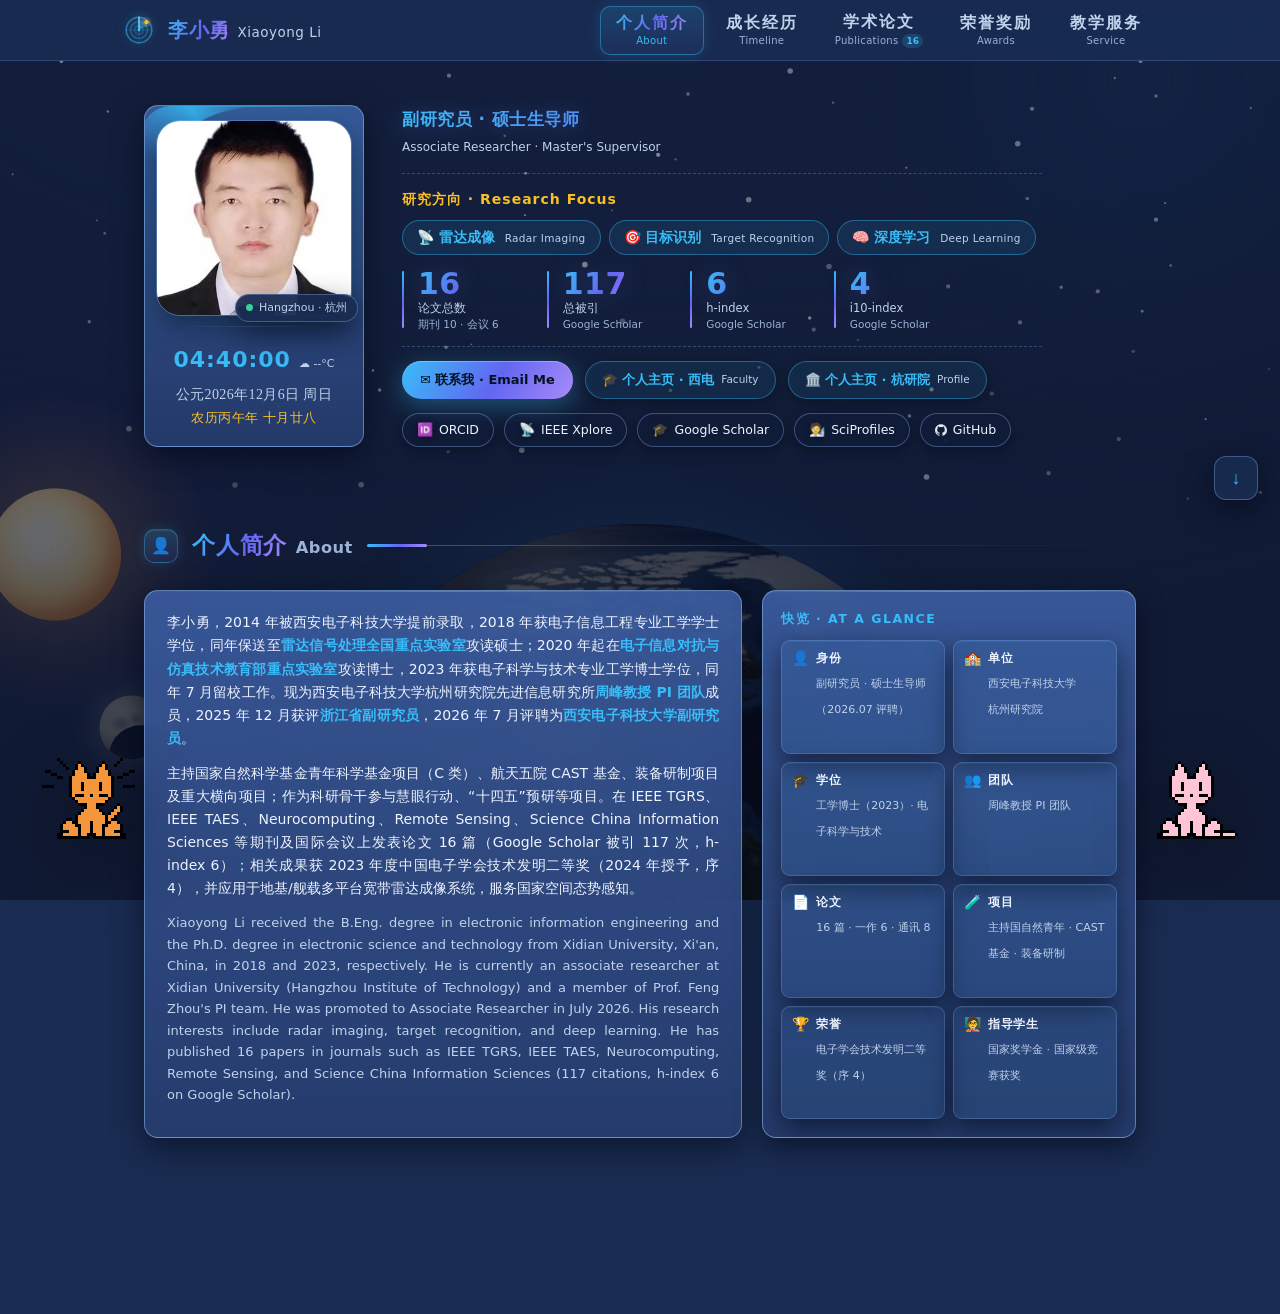
==== commit 43cb6719: "Revert "背景星空增加流星：周期性斜向划过，头部亮光+渐变尾迹" This reverts commit acfacbc896fd11945b334cdd15af4908f13ba87f." ====
--- a/index.html
+++ b/index.html
@@ -744,6 +744,5 @@
 
 <script src="assets/js/main.js"></script>
 <script src="assets/js/corner-cats.js?v=14"></script>
-<script src="assets/js/meteors.js"></script>
 </body>
 </html>
--- a/assets/css/style.css
+++ b/assets/css/style.css
@@ -68,12 +68,6 @@
 .starfield{position:absolute; inset:0; width:100%; height:100%; display:block;}
 .star{animation:twinkle 3.8s ease-in-out infinite;}
 @keyframes twinkle{0%,100%{opacity:.15;} 50%{opacity:.55;}}
-/* shooting stars (spawned by meteors.js) */
-.meteor{position:absolute; width:120px; height:3px; border-radius:999px; pointer-events:none; opacity:0;
-  transform:rotate(35deg);
-  background:linear-gradient(90deg, rgba(200,230,255,.9), rgba(200,230,255,0));}
-.meteor::before{content:""; position:absolute; left:0; top:50%; width:5px; height:5px; margin-top:-3px;
-  border-radius:50%; background:#fff; box-shadow:0 0 8px 3px rgba(200,230,255,.8);}
 /* sun: orbits the Earth (position driven by JS); granulated disk + soft corona, no fake rotating rays */
 .bg-sun{position:absolute; left:0; top:0; width:132px; height:132px; z-index:0; pointer-events:none; opacity:.85;}
 .sun-halo{position:absolute; inset:-90px; border-radius:50%;
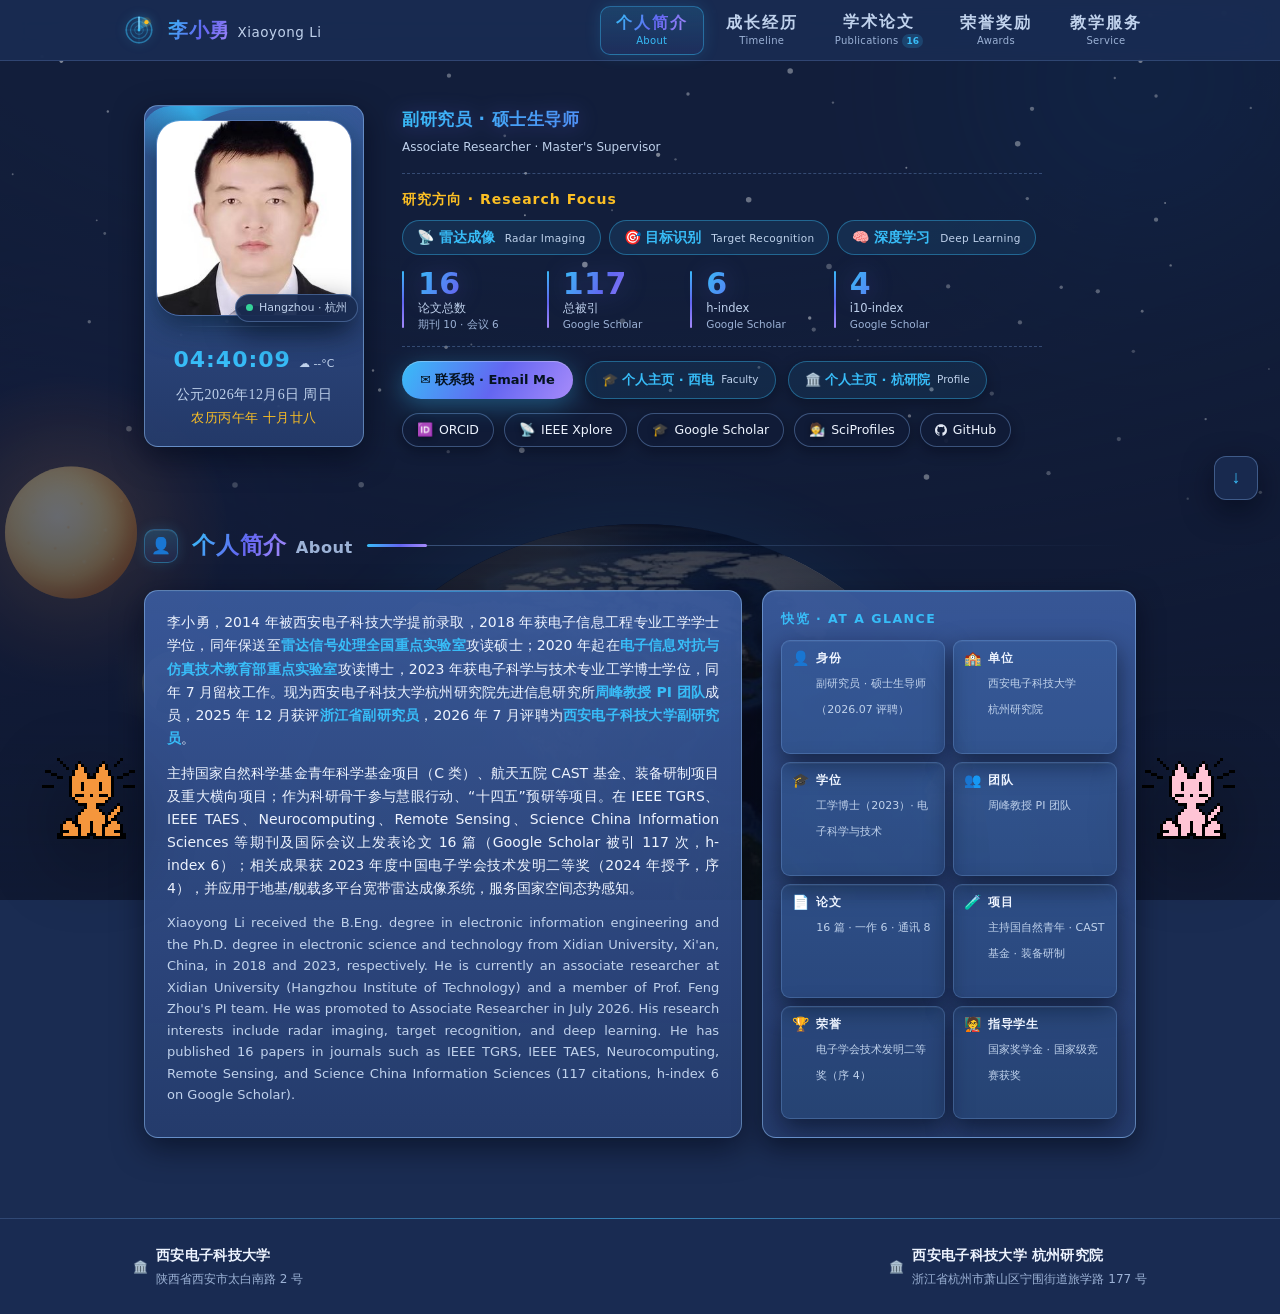
==== commit ed46eaab: "页脚地址单位改为'西安电子科技大学 杭州研究院'" ====
--- a/index.html
+++ b/index.html
@@ -734,7 +734,7 @@
     </a>
     <a class="fb-addr" href="https://hz.xidian.edu.cn" target="_blank" rel="noopener">
       <span class="fb-pin">🏛️</span>
-      <div><b>杭州研究院</b><span>浙江省杭州市萧山区宁围街道旅学路 177 号</span></div>
+      <div><b>西安电子科技大学 杭州研究院</b><span>浙江省杭州市萧山区宁围街道旅学路 177 号</span></div>
     </a>
   </div>
 </footer>
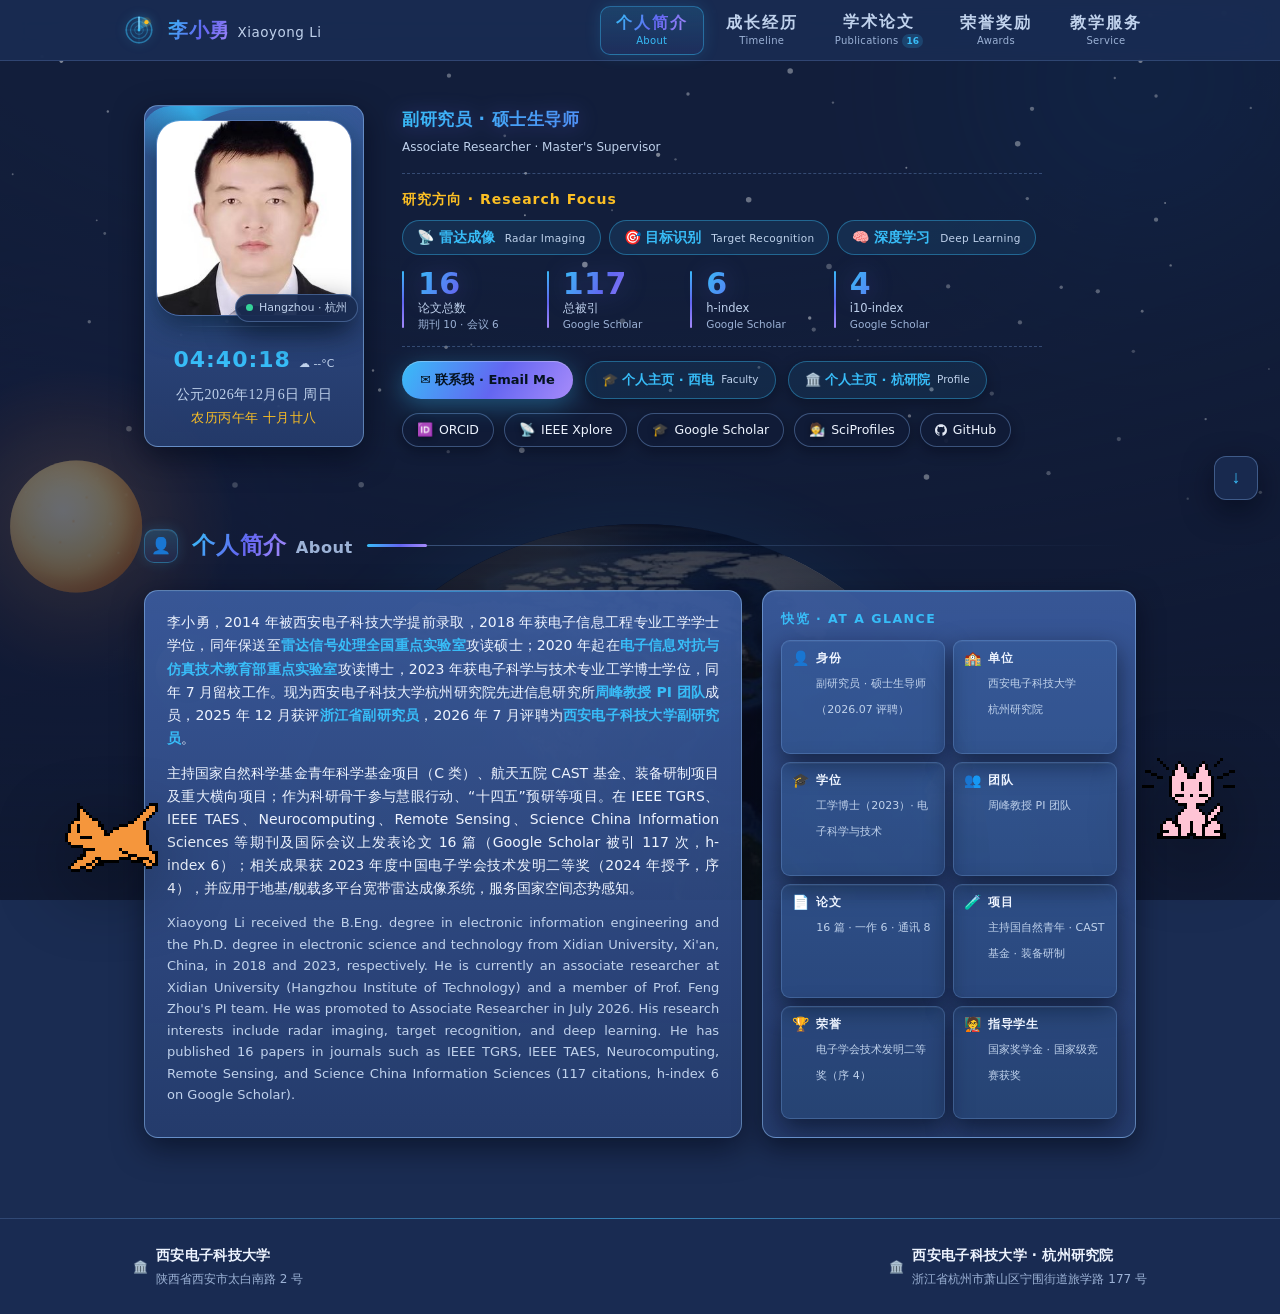
==== commit 291cfc49: "页脚单位改为'西安电子科技大学 · 杭州研究院'（加中点分隔）" ====
--- a/index.html
+++ b/index.html
@@ -734,7 +734,7 @@
     </a>
     <a class="fb-addr" href="https://hz.xidian.edu.cn" target="_blank" rel="noopener">
       <span class="fb-pin">🏛️</span>
-      <div><b>西安电子科技大学 杭州研究院</b><span>浙江省杭州市萧山区宁围街道旅学路 177 号</span></div>
+      <div><b>西安电子科技大学 · 杭州研究院</b><span>浙江省杭州市萧山区宁围街道旅学路 177 号</span></div>
     </a>
   </div>
 </footer>
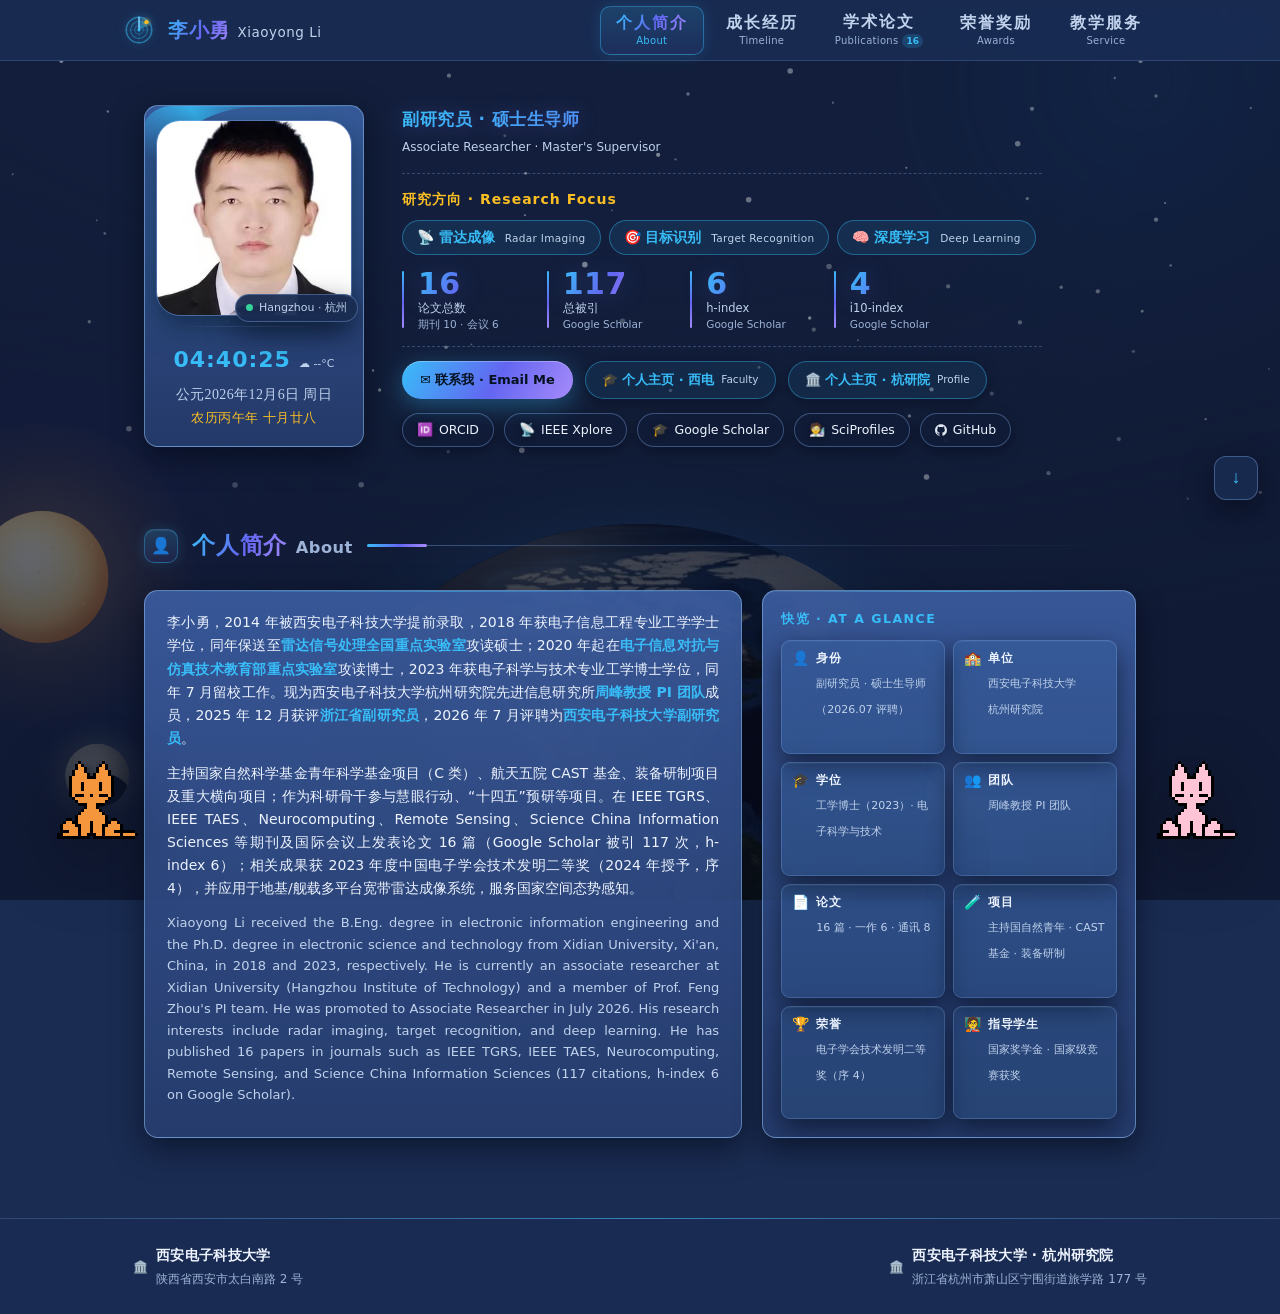
==== commit e75dd527: "天气改用 wttr.in（单请求、按访客IP定位、8秒超时兜底），修复国内显示空白" ====
--- a/index.html
+++ b/index.html
@@ -742,7 +742,7 @@
 <button class="to-top" id="toTop" aria-label="返回顶部" title="返回顶部">↑</button>
 <button class="to-bottom" id="toBottom" aria-label="到底部" title="到底部">↓</button>
 
-<script src="assets/js/main.js"></script>
+<script src="assets/js/main.js?v=2"></script>
 <script src="assets/js/corner-cats.js?v=14"></script>
 </body>
 </html>
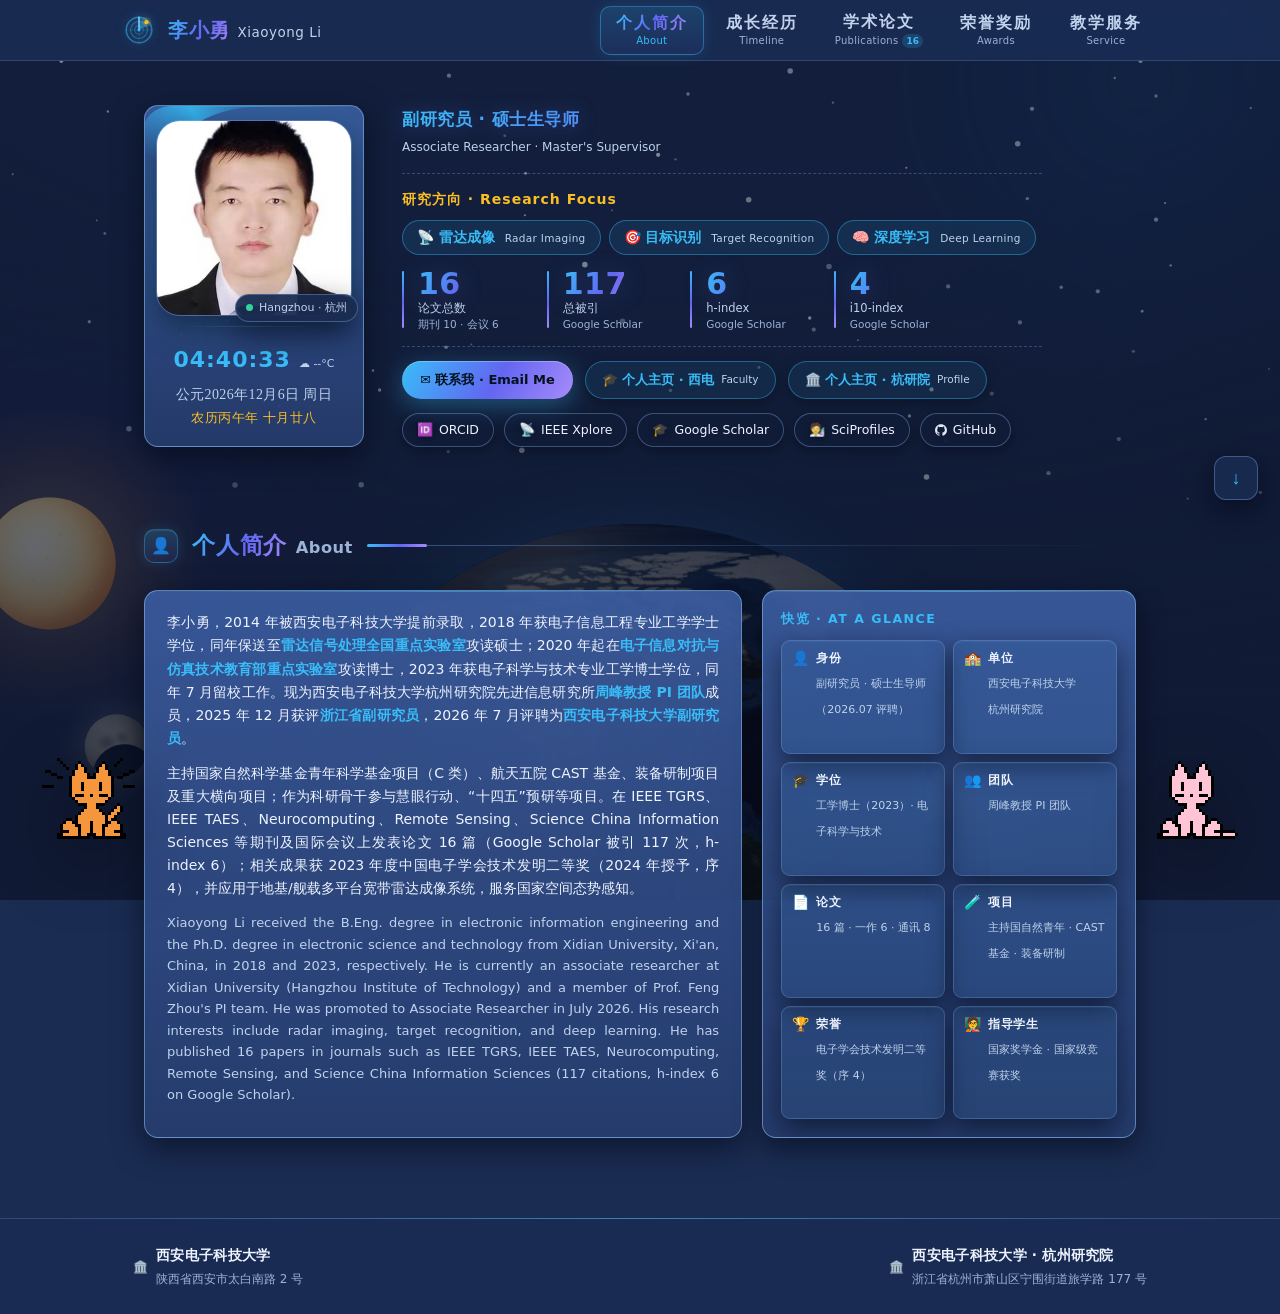
==== commit 70c2feaf: "Revert "天气改用 wttr.in（单请求、按访客IP定位、8秒超时兜底），修复国内显示空白" This reverts commit e75dd5277098ecf747f90c105102e" ====
--- a/index.html
+++ b/index.html
@@ -742,7 +742,7 @@
 <button class="to-top" id="toTop" aria-label="返回顶部" title="返回顶部">↑</button>
 <button class="to-bottom" id="toBottom" aria-label="到底部" title="到底部">↓</button>
 
-<script src="assets/js/main.js?v=2"></script>
+<script src="assets/js/main.js"></script>
 <script src="assets/js/corner-cats.js?v=14"></script>
 </body>
 </html>
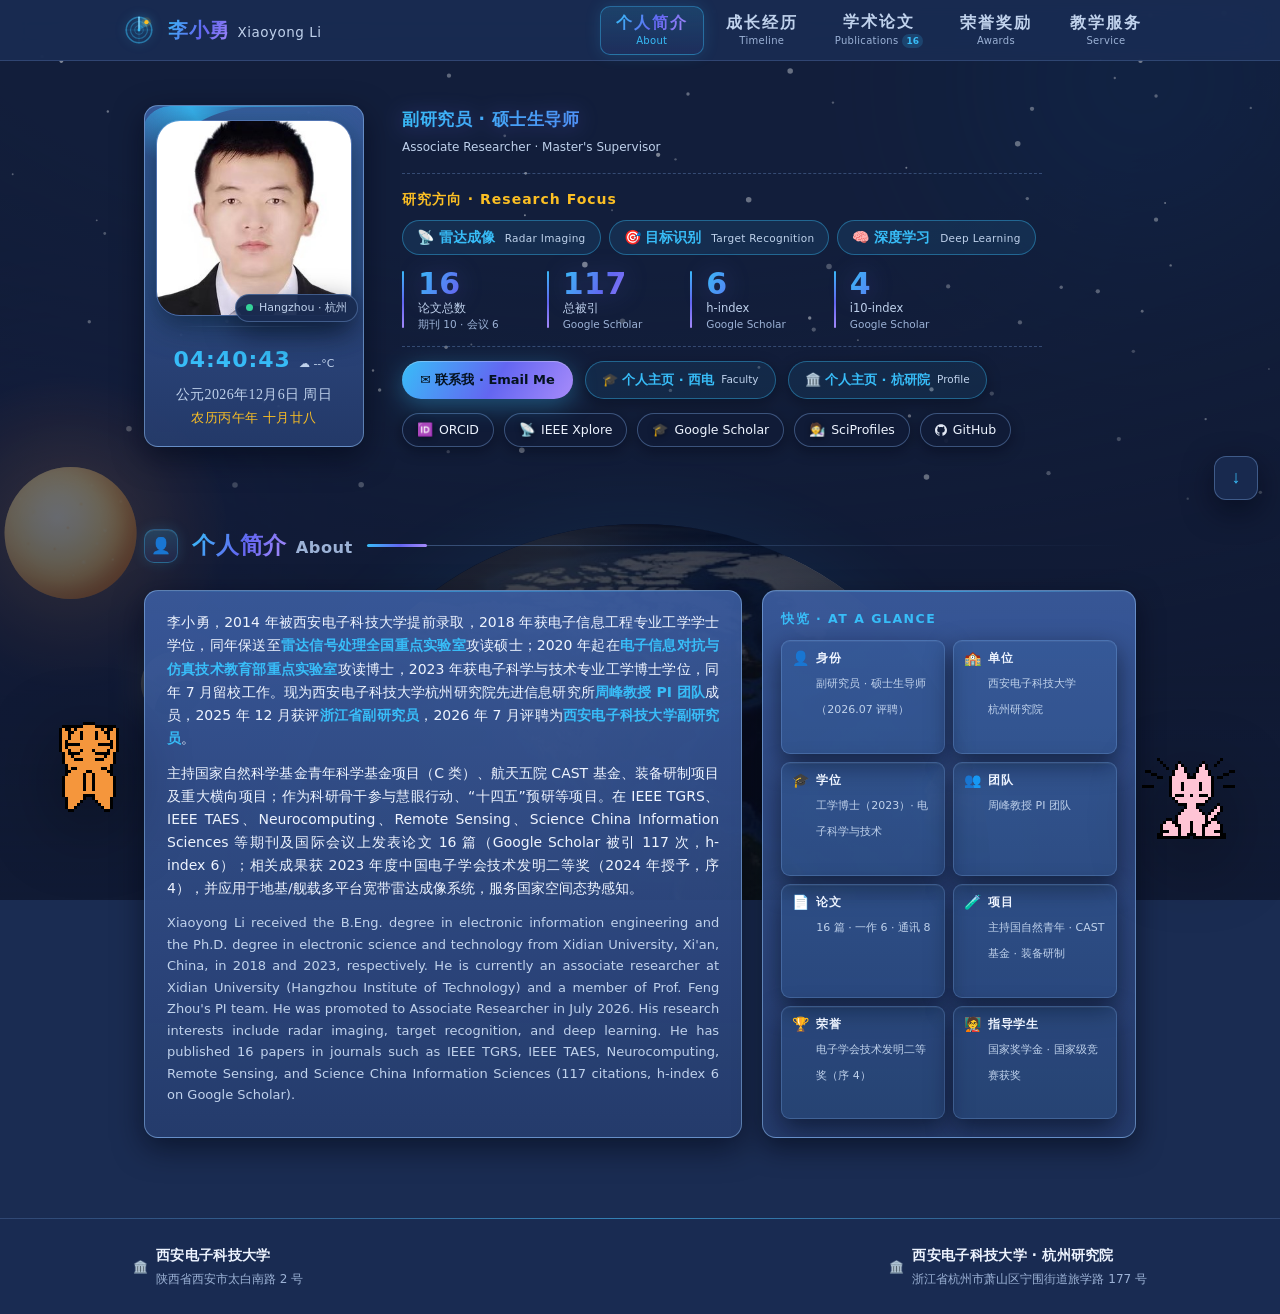
==== commit 095458d7: "天气改为固定杭州（open-meteo 坐标 30.2741,120.1551），不再按访客IP，8秒超时兜底" ====
--- a/index.html
+++ b/index.html
@@ -742,7 +742,7 @@
 <button class="to-top" id="toTop" aria-label="返回顶部" title="返回顶部">↑</button>
 <button class="to-bottom" id="toBottom" aria-label="到底部" title="到底部">↓</button>
 
-<script src="assets/js/main.js"></script>
+<script src="assets/js/main.js?v=3"></script>
 <script src="assets/js/corner-cats.js?v=14"></script>
 </body>
 </html>
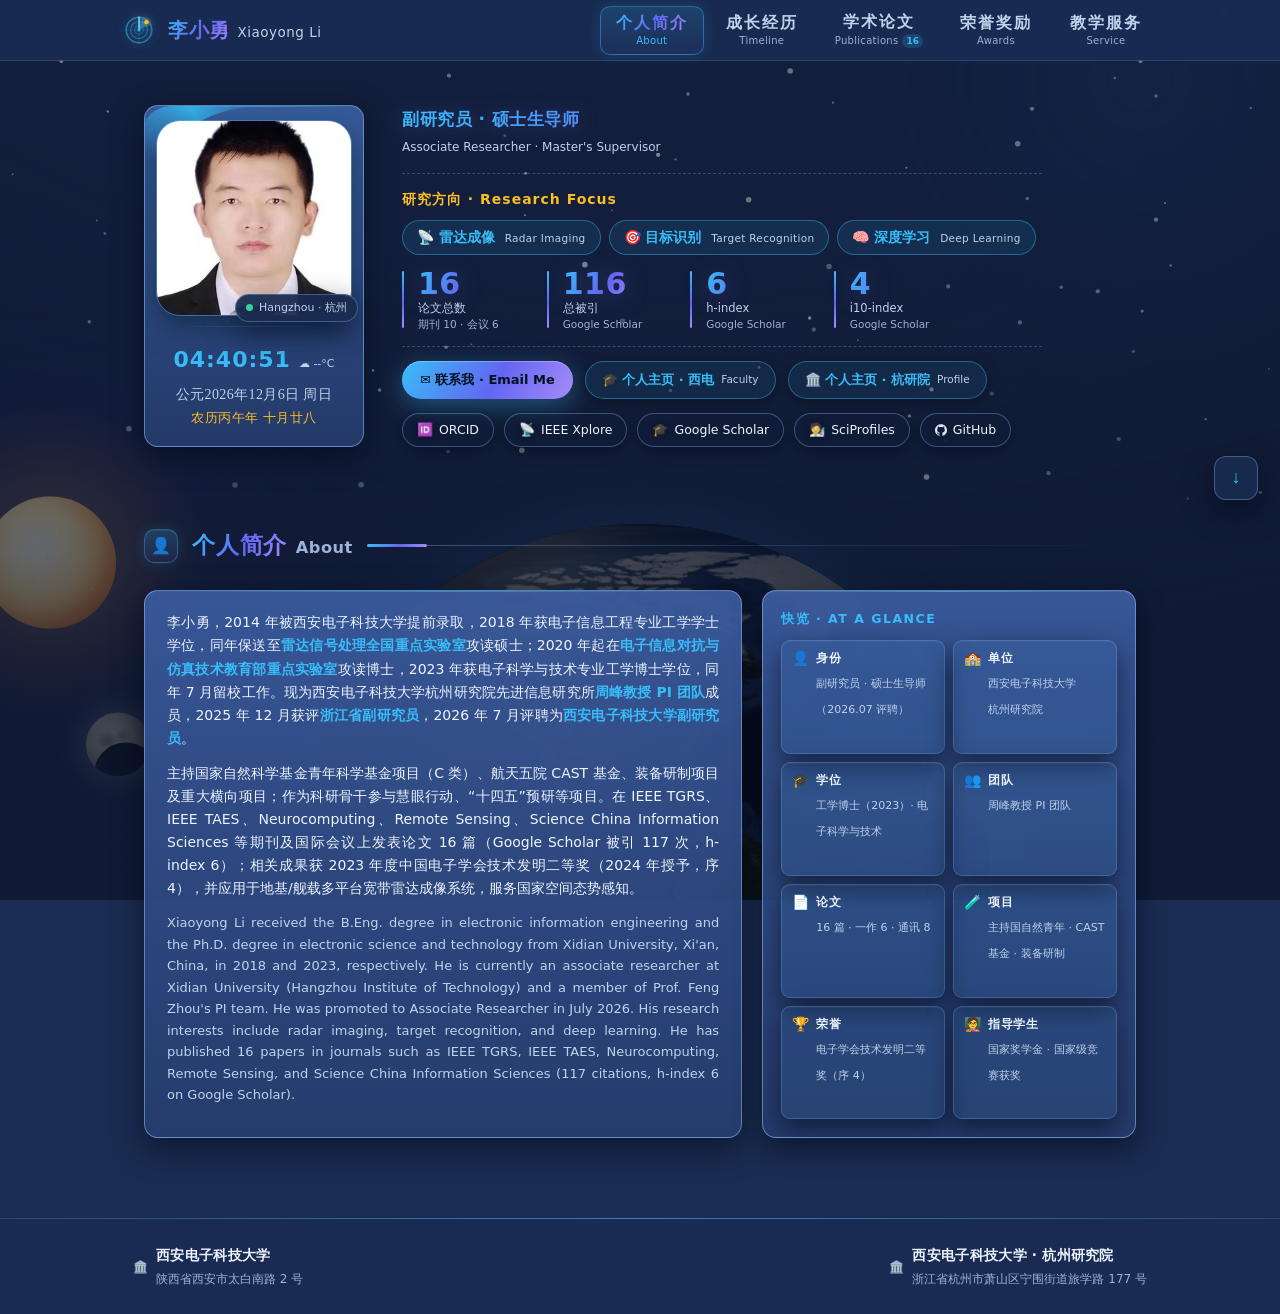
==== commit 348b600e: "猫动画停用（ENABLED=false 保留全部代码），将来改 true 即可恢复" ====
--- a/index.html
+++ b/index.html
@@ -743,6 +743,6 @@
 <button class="to-bottom" id="toBottom" aria-label="到底部" title="到底部">↓</button>
 
 <script src="assets/js/main.js?v=3"></script>
-<script src="assets/js/corner-cats.js?v=14"></script>
+<script src="assets/js/corner-cats.js?v=16"></script>
 </body>
 </html>
